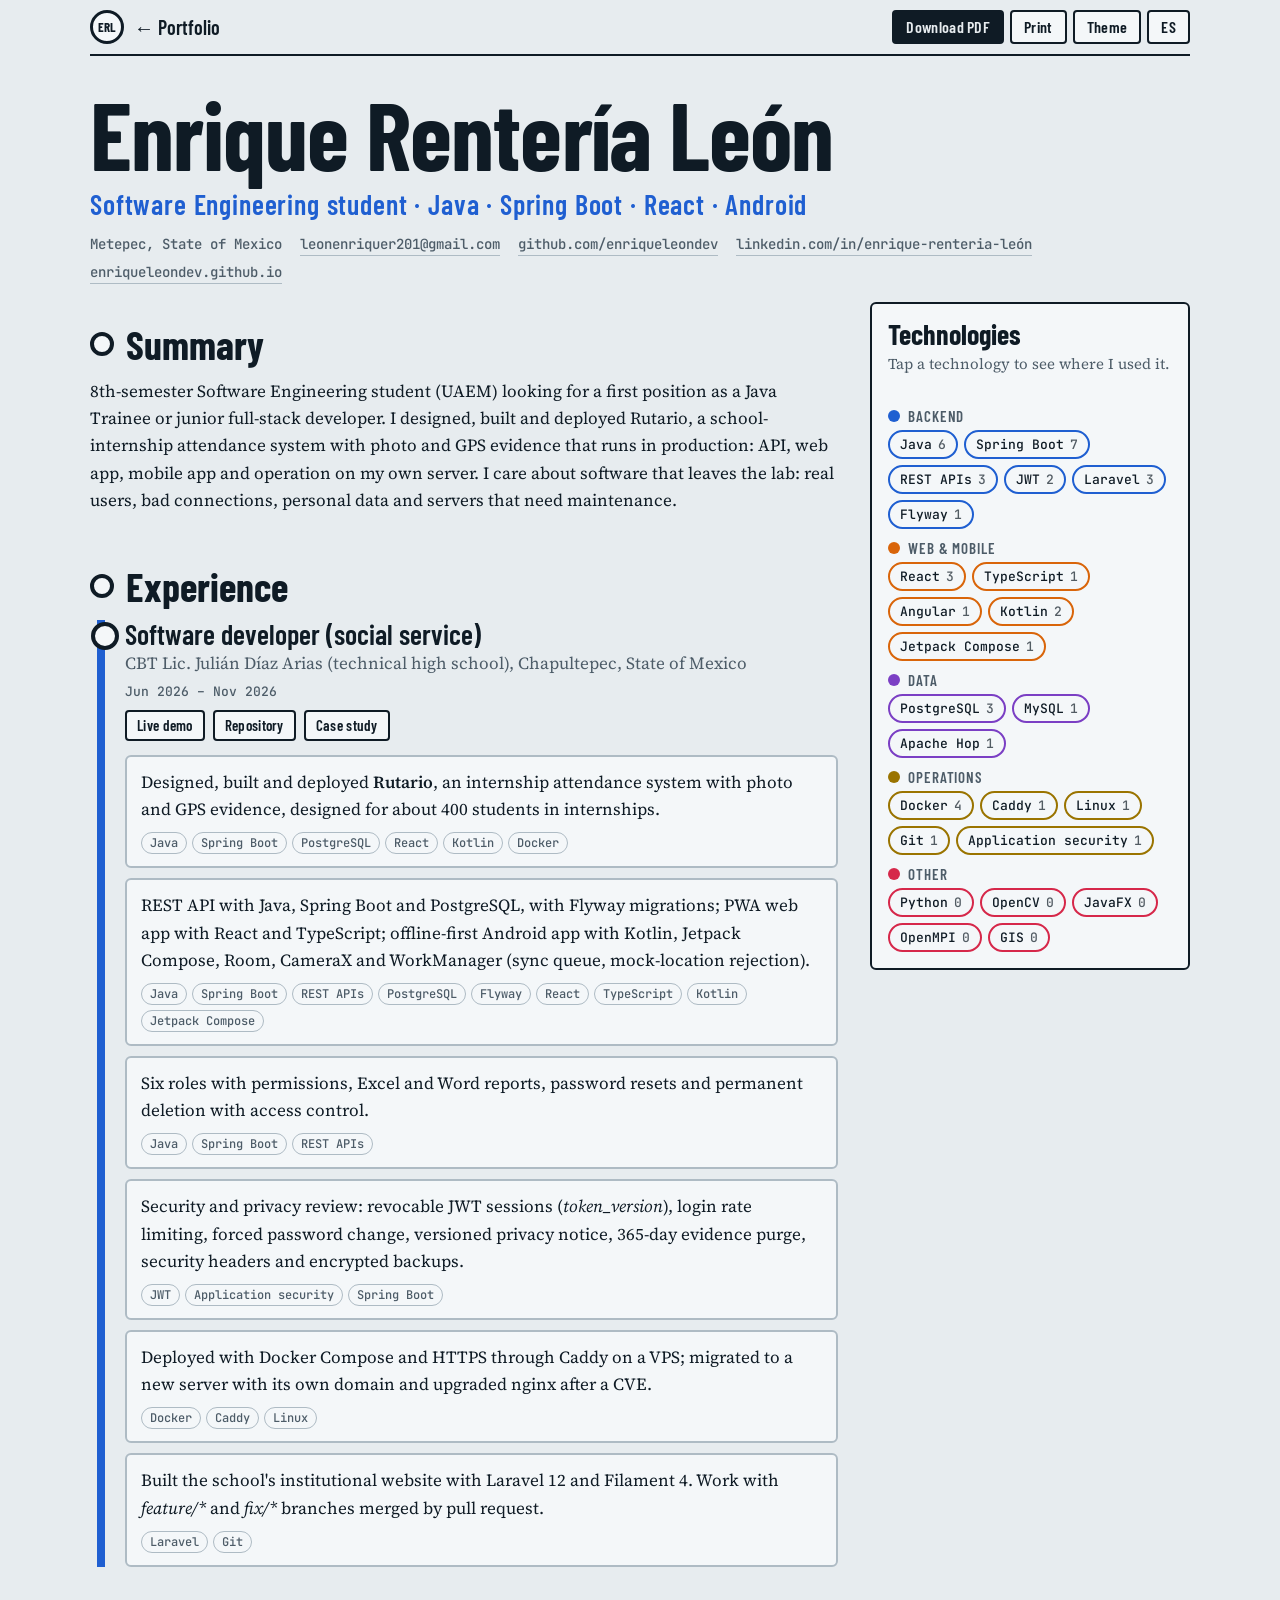
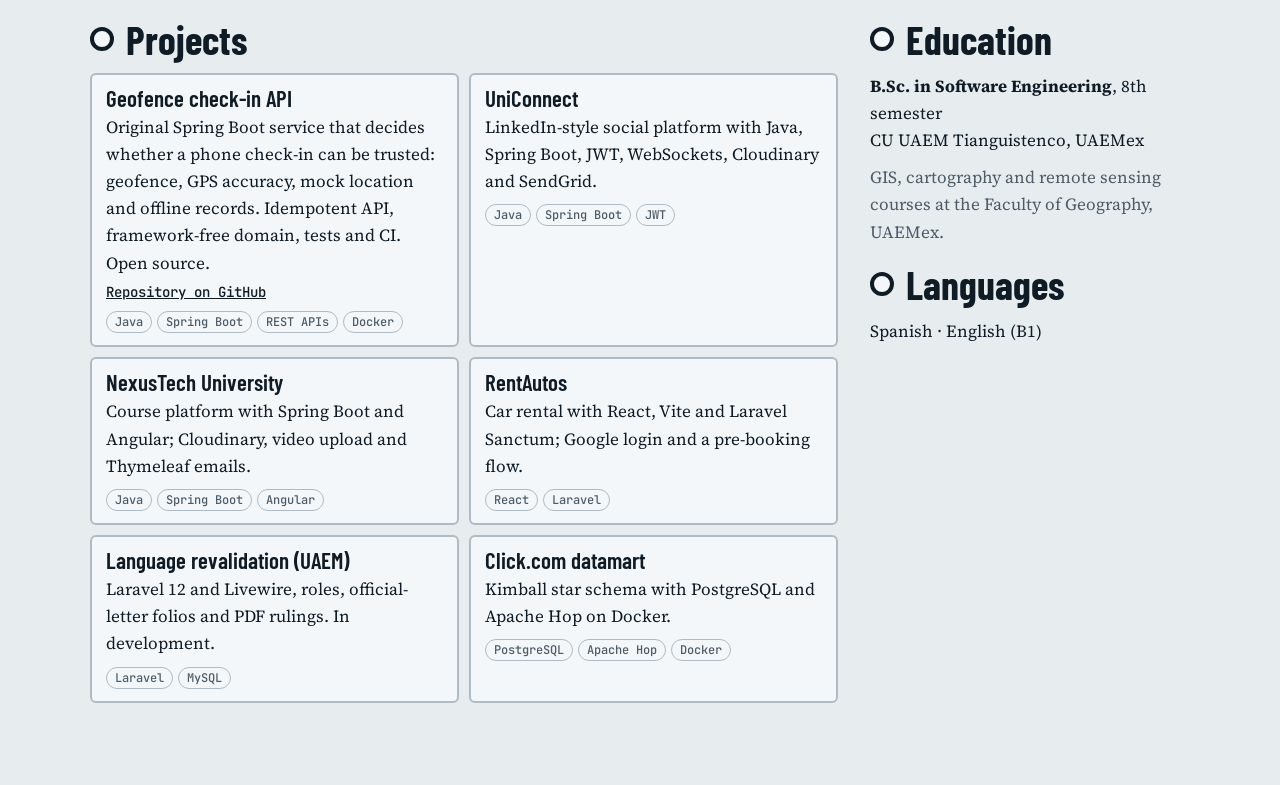
==== cv/index.html @ 3f8bb2bf "CV interactivo (/cv/), enlaces desde el portafolio y repo Java en los PDF Co-Authored-By: Claude Son" ====
<!doctype html>
<html lang="es">
<head>
<meta charset="utf-8">
<meta name="viewport" content="width=device-width,initial-scale=1,viewport-fit=cover">
<title>Enrique Rentería León – CV interactivo</title>
<meta name="description" content="CV interactivo de Enrique Rentería León, Ingeniero de Software: Java, Spring Boot, React y Android. Filtra por tecnología y descarga el PDF.">
<link rel="canonical" href="https://enriqueleondev.github.io/cv/">
<meta name="theme-color" content="#E7ECEF" media="(prefers-color-scheme: light)">
<meta name="theme-color" content="#0B131A" media="(prefers-color-scheme: dark)">
<meta property="og:type" content="profile">
<meta property="og:title" content="Enrique Rentería León – CV interactivo">
<meta property="og:description" content="Java · Spring Boot · React · Android. Rutario en producción. Filtra por tecnología y descarga el PDF.">
<meta property="og:url" content="https://enriqueleondev.github.io/cv/">
<meta property="og:site_name" content="Enrique Rentería León">
<meta property="og:locale" content="es_MX">
<meta property="og:image" content="https://enriqueleondev.github.io/og.png">
<meta property="og:image:width" content="1200">
<meta property="og:image:height" content="630">
<meta name="twitter:card" content="summary_large_image">
<link rel="icon" href="data:image/svg+xml,%3Csvg xmlns=%27http://www.w3.org/2000/svg%27 viewBox=%270 0 32 32%27%3E%3Ccircle cx=%2716%27 cy=%2716%27 r=%2711%27 fill=%27%23F4F7F9%27 stroke=%27%230F1B25%27 stroke-width=%275%27/%3E%3C/svg%3E">
<link rel="preconnect" href="https://fonts.googleapis.com">
<link rel="preconnect" href="https://fonts.gstatic.com" crossorigin>
<link href="https://fonts.googleapis.com/css2?family=Barlow+Condensed:wght@500;600;700&family=JetBrains+Mono:wght@400;500&family=Source+Serif+4:ital,opsz,wght@0,8..60,400;0,8..60,600;1,8..60,400&display=swap" rel="stylesheet">
<style>
:root{
  color-scheme:light;
  --bg:#E7ECEF; --surface:#F4F7F9; --ink:#0F1B25; --muted:#4D5C68; --rule:#AEBBC4; --focus:#1F5FD1;
  --l-web:#1F5FD1; --l-desk:#D9650A; --l-emb:#12804D; --l-data:#7B3FC4; --l-ai:#D6284A; --l-infra:#9A7400;
  --display:'Barlow Condensed','Arial Narrow',Arial,sans-serif;
  --serif:'Source Serif 4',Georgia,'Times New Roman',serif;
  --mono:'JetBrains Mono',ui-monospace,Menlo,Consolas,monospace;
}
@media (prefers-color-scheme: dark){
  :root:not([data-theme="light"]){
    --bg:#0B131A; --surface:#121D27; --ink:#E4ECF1; --muted:#90A2B0; --rule:#2B3B49; --focus:#7FB0FF;
    --l-web:#5B9BFF; --l-desk:#FF9A3C; --l-emb:#3DD68C; --l-data:#B48CFF; --l-ai:#FF6B87; --l-infra:#F2C94C;
    color-scheme:dark;
  }
}
:root[data-theme="dark"]{
  --bg:#0B131A; --surface:#121D27; --ink:#E4ECF1; --muted:#90A2B0; --rule:#2B3B49; --focus:#7FB0FF;
  --l-web:#5B9BFF; --l-desk:#FF9A3C; --l-emb:#3DD68C; --l-data:#B48CFF; --l-ai:#FF6B87; --l-infra:#F2C94C;
  color-scheme:dark;
}
*{box-sizing:border-box}
html{scroll-behavior:smooth}
@media (prefers-reduced-motion:reduce){html{scroll-behavior:auto}*{transition:none!important;animation:none!important}}
body{margin:0;background:var(--bg);color:var(--ink);font:17px/1.6 var(--serif);
  padding-left:max(16px,env(safe-area-inset-left,0px));padding-right:max(16px,env(safe-area-inset-right,0px))}
.wrap{max-width:1100px;margin:0 auto}
a{color:inherit}
:focus-visible{outline:3px solid var(--focus);outline-offset:2px}
button{font:inherit;color:inherit}
h1,h2,h3{font-family:var(--display);line-height:1;margin:0;text-wrap:balance}
p{margin:0}
.skip{position:absolute;left:-999px} .skip:focus{left:8px;top:8px;background:var(--surface);padding:8px 12px;z-index:20;border:2px solid var(--ink)}

.top{position:sticky;top:0;z-index:9;background:var(--bg);border-bottom:2px solid var(--ink);
  display:flex;align-items:center;justify-content:space-between;gap:10px;padding:10px 0;flex-wrap:wrap}
.brand{display:flex;align-items:center;gap:10px;font:600 20px/1 var(--display);text-decoration:none}
.roundel{width:34px;height:34px;border-radius:50%;border:3px solid var(--ink);display:grid;place-items:center;font:700 13px/1 var(--display);background:var(--surface)}
.acts{display:flex;gap:6px;flex-wrap:wrap;align-items:center}
.btn{border:2px solid var(--ink);background:var(--surface);padding:7px 12px;border-radius:4px;cursor:pointer;font:600 16px/1 var(--display);letter-spacing:.02em;text-decoration:none;display:inline-block}
.btn:hover{background:var(--ink);color:var(--bg)}
.btn.primary{background:var(--ink);color:var(--bg)}
.btn.primary:hover{background:var(--focus);border-color:var(--focus);color:#fff}

.id{padding-block:34px 18px;display:grid;gap:12px}
.id h1{font-weight:700;font-size:clamp(46px,9vw,96px);letter-spacing:-.01em;line-height:.9}
.id .role{font:600 clamp(20px,3vw,28px)/1.2 var(--display);letter-spacing:.03em;color:var(--l-web)}
.contact{display:flex;flex-wrap:wrap;gap:6px 18px;font:500 14px/1.5 var(--mono);color:var(--muted)}
.contact a{text-decoration:none;border-bottom:1px solid var(--rule)} .contact a:hover{color:var(--ink);border-color:var(--ink)}
.contact button{all:unset;cursor:pointer;border-bottom:1px solid var(--rule)} .contact button:hover{color:var(--ink)}

.cols{display:grid;gap:8px 32px;grid-template-columns:minmax(0,1fr);padding-bottom:60px}
@media (min-width:900px){
  .cols{grid-template-columns:minmax(0,1fr) 320px;grid-template-areas:"res skl" "exp skl" "pro edu"}
  #resumen{grid-area:res} #skl{grid-area:skl;position:sticky;top:64px;align-self:start}
  #experiencia{grid-area:exp} #proyectos{grid-area:pro} #edu{grid-area:edu}
}
section{padding-block:22px}
.sec-h{display:flex;align-items:center;gap:12px;margin-bottom:14px}
.sec-h h2{font-size:clamp(28px,4vw,40px);font-weight:700}
.sec-h::before{content:"";width:16px;height:16px;border-radius:50%;border:4px solid var(--ink);background:var(--surface);flex:none}

/* experiencia como línea */
.job{border-left:8px solid var(--l-web);padding-left:20px;margin-left:7px;position:relative}
.job::before{content:"";position:absolute;left:-14px;top:2px;width:20px;height:20px;border-radius:50%;background:var(--surface);border:4px solid var(--ink)}
.job h3{font-size:28px;font-weight:600}
.job .org{color:var(--muted);margin-top:2px}
.job .when{font:500 13px/1 var(--mono);color:var(--muted);margin-top:8px}
.jlinks{display:flex;flex-wrap:wrap;gap:8px;margin:12px 0 4px}
.jlinks a{font:600 15px/1 var(--display);letter-spacing:.02em;border:2px solid var(--ink);border-radius:4px;padding:6px 10px;text-decoration:none;background:var(--surface)}
.jlinks a:hover{background:var(--ink);color:var(--bg)}
ul.list{list-style:none;margin:14px 0 0;padding:0;display:grid;gap:10px}
.item{border:2px solid var(--rule);background:var(--surface);border-radius:6px;padding:12px 14px;transition:opacity .2s,border-color .2s}
.item p b{font-weight:600}
.item h3{font-size:23px;font-weight:600;margin-bottom:4px}
.plk{margin-top:6px;font:500 14px/1.4 var(--mono)}
.kts{display:flex;flex-wrap:wrap;gap:5px;margin-top:9px}
.kt{font:500 12px/1 var(--mono);border:1px solid var(--rule);background:transparent;border-radius:999px;padding:4px 8px;cursor:pointer;color:var(--muted)}
.kt:hover{border-color:var(--ink);color:var(--ink)}
.kt[aria-pressed="true"]{background:var(--ink);border-color:var(--ink);color:var(--bg)}
body.filtering .item{opacity:.3}
body.filtering .item.hit{opacity:1;border-color:var(--ink);box-shadow:4px 4px 0 var(--ink)}
.projs{display:grid;gap:10px;grid-template-columns:1fr;list-style:none;margin:0;padding:0}
@media (min-width:620px){.projs{grid-template-columns:1fr 1fr}}

/* panel de tecnologías */
.panel{border:2px solid var(--ink);background:var(--surface);border-radius:6px;padding:16px}
.panel > h2{font-size:28px;font-weight:700;margin-bottom:4px}
.hint{color:var(--muted);font-size:15px;margin-bottom:12px;min-height:3em}
.hint button{all:unset;cursor:pointer;text-decoration:underline;margin-left:6px;font-weight:600}
.grp{margin-top:12px}
.grp h3{font:600 15px/1 var(--display);letter-spacing:.06em;text-transform:uppercase;display:flex;align-items:center;gap:8px;margin-bottom:6px;color:var(--muted)}
.grp h3::before{content:"";width:12px;height:12px;border-radius:50%;background:var(--c)}
.sks{display:flex;flex-wrap:wrap;gap:6px}
.sk{display:inline-flex;align-items:center;gap:6px;font:500 13px/1 var(--mono);border:2px solid var(--c);background:transparent;border-radius:999px;padding:6px 10px;cursor:pointer}
.sk:hover{background:color-mix(in srgb,var(--c) 18%,transparent)}
.sk[aria-pressed="true"]{background:var(--c);color:var(--bg)}
.sk .n{font-weight:500;opacity:.7}
.edu p{margin-bottom:10px}
.edu .mut{color:var(--muted)}
.dl{display:grid;gap:8px;margin-top:6px}
.toast{position:fixed;left:50%;bottom:24px;transform:translateX(-50%);background:var(--ink);color:var(--bg);padding:10px 16px;border-radius:4px;font:500 14px/1 var(--mono);opacity:0;pointer-events:none;transition:opacity .2s}
.toast.on{opacity:1}

@media print{
  @page{margin:14mm}
  :root,:root[data-theme="dark"]{--bg:#fff;--surface:#fff;--ink:#000;--muted:#333;--rule:#bbb;color-scheme:light}
  body{font-size:10.5pt;line-height:1.4}
  .top,.hint,.kts,.jlinks,.dl,.acts,.toast{display:none!important}
  .cols{display:block} #skl{position:static}
  .panel{border:0;padding:0}
  .sk{border:0;padding:0 8px 0 0;font-size:9.5pt} .sk .n{display:none}
  .item{break-inside:avoid;border:0;border-bottom:1px solid #ccc;border-radius:0;padding:6px 0}
  body.filtering .item{opacity:1}
  .projs{display:block}
}
</style>
</head>
<body>
<a class="skip" href="#main" data-en="Skip to content">Saltar al contenido</a>
<div class="wrap">
<header class="top">
  <a class="brand" href="../"><span class="roundel" aria-hidden="true">ERL</span><span data-en="← Portfolio">← Portafolio</span></a>
  <div class="acts">
    <a class="btn primary" id="pdf" download href="Enrique-Renteria-Leon-CV-ES.pdf" data-es="Enrique-Renteria-Leon-CV-ES.pdf" data-enh="Enrique-Renteria-Leon-CV-EN.pdf" data-en="Download PDF">Descargar PDF</a>
    <button class="btn" type="button" id="print" data-en="Print">Imprimir</button>
    <button class="btn" type="button" id="theme" data-en="Theme">Tema</button>
    <button class="btn" type="button" id="lang" aria-label="Idioma">EN</button>
  </div>
</header>

<main id="main">
<div class="id">
  <h1>Enrique Rentería León</h1>
  <div class="role" data-en="Software Engineering student · Java · Spring Boot · React · Android">Ingeniero de Software · Java · Spring Boot · React · Android</div>
  <div class="contact">
    <span data-en="Metepec, State of Mexico">Metepec, Estado de México</span>
    <button type="button" id="mail" data-mail="leonenriquer201@gmail.com">leonenriquer201@gmail.com</button>
    <a href="https://github.com/enriqueleondev" target="_blank" rel="noopener">github.com/enriqueleondev</a>
    <a href="https://www.linkedin.com/in/enrique-renteria-le%C3%B3n-71ba393b5" target="_blank" rel="noopener">linkedin.com/in/enrique-renteria-león</a>
    <a href="../">enriqueleondev.github.io</a>
  </div>
</div>

<div class="cols">
<section id="resumen">
  <div class="sec-h"><h2 data-en="Summary">Perfil</h2></div>
  <p data-en="8th-semester Software Engineering student (UAEM) looking for a first position as a Java Trainee or junior full-stack developer. I designed, built and deployed Rutario, a school-internship attendance system with photo and GPS evidence that runs in production: API, web app, mobile app and operation on my own server. I care about software that leaves the lab: real users, bad connections, personal data and servers that need maintenance.">Estudiante de 8.º semestre de Ingeniería en Software (UAEM) en busca de su primera posición como Java Trainee o desarrollador full-stack junior. Diseñé, construí y desplegué Rutario, un sistema de control de prácticas escolares con foto y GPS que está en producción: API, webapp, app móvil y operación en servidor propio. Me interesa el software que sale del laboratorio: usuarios reales, conexiones malas, datos personales y servidores que hay que mantener.</p>
</section>

<aside id="skl" class="panel" aria-label="Tecnologías" data-en-label="Technologies">
  <h2 data-en="Technologies">Tecnologías</h2>
  <p class="hint" id="hint" aria-live="polite"></p>
  <div class="grp" style="--c:var(--l-web)"><h3 data-en="Backend">Backend</h3><div class="sks"><button type="button" class="sk" data-k="java" aria-pressed="false"><span data-en="Java">Java</span><b class="n" aria-hidden="true"></b></button><button type="button" class="sk" data-k="spring" aria-pressed="false"><span data-en="Spring Boot">Spring Boot</span><b class="n" aria-hidden="true"></b></button><button type="button" class="sk" data-k="rest" aria-pressed="false"><span data-en="REST APIs">API REST</span><b class="n" aria-hidden="true"></b></button><button type="button" class="sk" data-k="jwt" aria-pressed="false"><span data-en="JWT">JWT</span><b class="n" aria-hidden="true"></b></button><button type="button" class="sk" data-k="laravel" aria-pressed="false"><span data-en="Laravel">Laravel</span><b class="n" aria-hidden="true"></b></button><button type="button" class="sk" data-k="flyway" aria-pressed="false"><span data-en="Flyway">Flyway</span><b class="n" aria-hidden="true"></b></button></div></div><div class="grp" style="--c:var(--l-desk)"><h3 data-en="Web &amp; mobile">Web y móvil</h3><div class="sks"><button type="button" class="sk" data-k="react" aria-pressed="false"><span data-en="React">React</span><b class="n" aria-hidden="true"></b></button><button type="button" class="sk" data-k="ts" aria-pressed="false"><span data-en="TypeScript">TypeScript</span><b class="n" aria-hidden="true"></b></button><button type="button" class="sk" data-k="angular" aria-pressed="false"><span data-en="Angular">Angular</span><b class="n" aria-hidden="true"></b></button><button type="button" class="sk" data-k="kotlin" aria-pressed="false"><span data-en="Kotlin">Kotlin</span><b class="n" aria-hidden="true"></b></button><button type="button" class="sk" data-k="compose" aria-pressed="false"><span data-en="Jetpack Compose">Jetpack Compose</span><b class="n" aria-hidden="true"></b></button></div></div><div class="grp" style="--c:var(--l-data)"><h3 data-en="Data">Datos</h3><div class="sks"><button type="button" class="sk" data-k="postgres" aria-pressed="false"><span data-en="PostgreSQL">PostgreSQL</span><b class="n" aria-hidden="true"></b></button><button type="button" class="sk" data-k="mysql" aria-pressed="false"><span data-en="MySQL">MySQL</span><b class="n" aria-hidden="true"></b></button><button type="button" class="sk" data-k="hop" aria-pressed="false"><span data-en="Apache Hop">Apache Hop</span><b class="n" aria-hidden="true"></b></button></div></div><div class="grp" style="--c:var(--l-infra)"><h3 data-en="Operations">Operación</h3><div class="sks"><button type="button" class="sk" data-k="docker" aria-pressed="false"><span data-en="Docker">Docker</span><b class="n" aria-hidden="true"></b></button><button type="button" class="sk" data-k="caddy" aria-pressed="false"><span data-en="Caddy">Caddy</span><b class="n" aria-hidden="true"></b></button><button type="button" class="sk" data-k="linux" aria-pressed="false"><span data-en="Linux">Linux</span><b class="n" aria-hidden="true"></b></button><button type="button" class="sk" data-k="git" aria-pressed="false"><span data-en="Git">Git</span><b class="n" aria-hidden="true"></b></button><button type="button" class="sk" data-k="appsec" aria-pressed="false"><span data-en="Application security">Seguridad de aplicaciones</span><b class="n" aria-hidden="true"></b></button></div></div><div class="grp" style="--c:var(--l-ai)"><h3 data-en="Other">Otros</h3><div class="sks"><button type="button" class="sk" data-k="python" aria-pressed="false"><span data-en="Python">Python</span><b class="n" aria-hidden="true"></b></button><button type="button" class="sk" data-k="opencv" aria-pressed="false"><span data-en="OpenCV">OpenCV</span><b class="n" aria-hidden="true"></b></button><button type="button" class="sk" data-k="javafx" aria-pressed="false"><span data-en="JavaFX">JavaFX</span><b class="n" aria-hidden="true"></b></button><button type="button" class="sk" data-k="mpi" aria-pressed="false"><span data-en="OpenMPI">OpenMPI</span><b class="n" aria-hidden="true"></b></button><button type="button" class="sk" data-k="sig" aria-pressed="false"><span data-en="GIS">SIG</span><b class="n" aria-hidden="true"></b></button></div></div>
</aside>

<section id="experiencia">
  <div class="sec-h"><h2 data-en="Experience">Experiencia</h2></div>
  <div class="job">
    <h3 data-en="Software developer (social service)">Desarrollador de software (servicio social)</h3>
    <p class="org" data-en="CBT Lic. Julián Díaz Arias (technical high school), Chapultepec, State of Mexico">CBT Lic. Julián Díaz Arias, Chapultepec, Estado de México</p>
    <p class="when" data-en="Jun 2026 – Nov 2026">jun 2026 – nov 2026</p>
    <div class="jlinks">
      <a href="https://enriqueleondev.github.io/rutario/" target="_blank" rel="noopener" data-en="Live demo">Demo en vivo</a>
      <a href="https://github.com/enriqueleondev/rutario" target="_blank" rel="noopener" data-en="Repository">Repositorio</a>
      <a href="../#caso" data-en="Case study">Caso de estudio</a>
    </div>
    <ul class="list"><li class="item" data-keys="java spring postgres react kotlin docker"><p data-en="Designed, built and deployed &lt;b&gt;Rutario&lt;/b&gt;, an internship attendance system with photo and GPS evidence, designed for about 400 students in internships.">Diseñé, desarrollé y desplegué <b>Rutario</b>, sistema de control de prácticas con evidencia por foto y GPS, pensado para unos 400 alumnos en prácticas.</p><div class="kts"><button type="button" class="kt" data-k="java" aria-pressed="false"><span data-en="Java">Java</span></button><button type="button" class="kt" data-k="spring" aria-pressed="false"><span data-en="Spring Boot">Spring Boot</span></button><button type="button" class="kt" data-k="postgres" aria-pressed="false"><span data-en="PostgreSQL">PostgreSQL</span></button><button type="button" class="kt" data-k="react" aria-pressed="false"><span data-en="React">React</span></button><button type="button" class="kt" data-k="kotlin" aria-pressed="false"><span data-en="Kotlin">Kotlin</span></button><button type="button" class="kt" data-k="docker" aria-pressed="false"><span data-en="Docker">Docker</span></button></div></li><li class="item" data-keys="java spring rest postgres flyway react ts kotlin compose"><p data-en="REST API with Java, Spring Boot and PostgreSQL, with Flyway migrations; PWA web app with React and TypeScript; offline-first Android app with Kotlin, Jetpack Compose, Room, CameraX and WorkManager (sync queue, mock-location rejection).">API REST con Java, Spring Boot y PostgreSQL, con migraciones Flyway; webapp PWA con React y TypeScript; app Android offline-first con Kotlin, Jetpack Compose, Room, CameraX y WorkManager (cola de sincronización, rechazo de ubicación simulada).</p><div class="kts"><button type="button" class="kt" data-k="java" aria-pressed="false"><span data-en="Java">Java</span></button><button type="button" class="kt" data-k="spring" aria-pressed="false"><span data-en="Spring Boot">Spring Boot</span></button><button type="button" class="kt" data-k="rest" aria-pressed="false"><span data-en="REST APIs">API REST</span></button><button type="button" class="kt" data-k="postgres" aria-pressed="false"><span data-en="PostgreSQL">PostgreSQL</span></button><button type="button" class="kt" data-k="flyway" aria-pressed="false"><span data-en="Flyway">Flyway</span></button><button type="button" class="kt" data-k="react" aria-pressed="false"><span data-en="React">React</span></button><button type="button" class="kt" data-k="ts" aria-pressed="false"><span data-en="TypeScript">TypeScript</span></button><button type="button" class="kt" data-k="kotlin" aria-pressed="false"><span data-en="Kotlin">Kotlin</span></button><button type="button" class="kt" data-k="compose" aria-pressed="false"><span data-en="Jetpack Compose">Jetpack Compose</span></button></div></li><li class="item" data-keys="java spring rest"><p data-en="Six roles with permissions, Excel and Word reports, password resets and permanent deletion with access control.">Seis roles con permisos, reportes en Excel y Word, restablecimiento de contraseñas y borrado definitivo con control de acceso.</p><div class="kts"><button type="button" class="kt" data-k="java" aria-pressed="false"><span data-en="Java">Java</span></button><button type="button" class="kt" data-k="spring" aria-pressed="false"><span data-en="Spring Boot">Spring Boot</span></button><button type="button" class="kt" data-k="rest" aria-pressed="false"><span data-en="REST APIs">API REST</span></button></div></li><li class="item" data-keys="jwt appsec spring"><p data-en="Security and privacy review: revocable JWT sessions (&lt;i&gt;token_version&lt;/i&gt;), login rate limiting, forced password change, versioned privacy notice, 365-day evidence purge, security headers and encrypted backups.">Revisión de seguridad y privacidad: sesiones revocables con JWT (<i>token_version</i>), límite de intentos, cambio obligatorio de contraseña, aviso de privacidad versionado, purga de evidencia a 365 días, cabeceras de seguridad y respaldos cifrados.</p><div class="kts"><button type="button" class="kt" data-k="jwt" aria-pressed="false"><span data-en="JWT">JWT</span></button><button type="button" class="kt" data-k="appsec" aria-pressed="false"><span data-en="Application security">Seguridad de aplicaciones</span></button><button type="button" class="kt" data-k="spring" aria-pressed="false"><span data-en="Spring Boot">Spring Boot</span></button></div></li><li class="item" data-keys="docker caddy linux"><p data-en="Deployed with Docker Compose and HTTPS through Caddy on a VPS; migrated to a new server with its own domain and upgraded nginx after a CVE.">Despliegue con Docker Compose y HTTPS con Caddy en un VPS; migración a un servidor nuevo con dominio propio y actualización de nginx por un CVE.</p><div class="kts"><button type="button" class="kt" data-k="docker" aria-pressed="false"><span data-en="Docker">Docker</span></button><button type="button" class="kt" data-k="caddy" aria-pressed="false"><span data-en="Caddy">Caddy</span></button><button type="button" class="kt" data-k="linux" aria-pressed="false"><span data-en="Linux">Linux</span></button></div></li><li class="item" data-keys="laravel git"><p data-en="Built the school&#x27;s institutional website with Laravel 12 and Filament 4. Work with &lt;i&gt;feature/*&lt;/i&gt; and &lt;i&gt;fix/*&lt;/i&gt; branches merged by pull request.">Sitio institucional del plantel con Laravel 12 y Filament 4. Trabajo con ramas <i>feature/*</i> y <i>fix/*</i> integradas por pull request.</p><div class="kts"><button type="button" class="kt" data-k="laravel" aria-pressed="false"><span data-en="Laravel">Laravel</span></button><button type="button" class="kt" data-k="git" aria-pressed="false"><span data-en="Git">Git</span></button></div></li></ul>
  </div>
</section>

<section id="proyectos">
  <div class="sec-h"><h2 data-en="Projects">Proyectos</h2></div>
  <ul class="projs"><li class="item proj" data-keys="java spring rest docker"><h3 data-en="Geofence check-in API">API de check-in con geocerca</h3><p data-en="Original Spring Boot service that decides whether a phone check-in can be trusted: geofence, GPS accuracy, mock location and offline records. Idempotent API, framework-free domain, tests and CI. Open source.">Servicio original en Spring Boot que decide si un registro de asistencia desde el celular es confiable: geocerca, precisión del GPS, ubicación simulada y registros offline. API idempotente, dominio sin framework, pruebas y CI. Código abierto.</p><p class="plk"><a href="https://github.com/enriqueleondev/geofence-checkin-service" target="_blank" rel="noopener" data-en="Repository on GitHub">Repositorio en GitHub</a></p><div class="kts"><button type="button" class="kt" data-k="java" aria-pressed="false"><span data-en="Java">Java</span></button><button type="button" class="kt" data-k="spring" aria-pressed="false"><span data-en="Spring Boot">Spring Boot</span></button><button type="button" class="kt" data-k="rest" aria-pressed="false"><span data-en="REST APIs">API REST</span></button><button type="button" class="kt" data-k="docker" aria-pressed="false"><span data-en="Docker">Docker</span></button></div></li><li class="item proj" data-keys="java spring jwt"><h3 data-en="UniConnect">UniConnect</h3><p data-en="LinkedIn-style social platform with Java, Spring Boot, JWT, WebSockets, Cloudinary and SendGrid.">Red social estilo LinkedIn con Java, Spring Boot, JWT, WebSockets, Cloudinary y SendGrid.</p><div class="kts"><button type="button" class="kt" data-k="java" aria-pressed="false"><span data-en="Java">Java</span></button><button type="button" class="kt" data-k="spring" aria-pressed="false"><span data-en="Spring Boot">Spring Boot</span></button><button type="button" class="kt" data-k="jwt" aria-pressed="false"><span data-en="JWT">JWT</span></button></div></li><li class="item proj" data-keys="java spring angular"><h3 data-en="NexusTech University">NexusTech University</h3><p data-en="Course platform with Spring Boot and Angular; Cloudinary, video upload and Thymeleaf emails.">Plataforma de cursos con Spring Boot y Angular; Cloudinary, subida de video y correos con Thymeleaf.</p><div class="kts"><button type="button" class="kt" data-k="java" aria-pressed="false"><span data-en="Java">Java</span></button><button type="button" class="kt" data-k="spring" aria-pressed="false"><span data-en="Spring Boot">Spring Boot</span></button><button type="button" class="kt" data-k="angular" aria-pressed="false"><span data-en="Angular">Angular</span></button></div></li><li class="item proj" data-keys="react laravel"><h3 data-en="RentAutos">RentAutos</h3><p data-en="Car rental with React, Vite and Laravel Sanctum; Google login and a pre-booking flow.">Renta de autos con React, Vite y Laravel Sanctum; login con Google y flujo de prereserva.</p><div class="kts"><button type="button" class="kt" data-k="react" aria-pressed="false"><span data-en="React">React</span></button><button type="button" class="kt" data-k="laravel" aria-pressed="false"><span data-en="Laravel">Laravel</span></button></div></li><li class="item proj" data-keys="laravel mysql"><h3 data-en="Language revalidation (UAEM)">Revalidación de lenguas (UAEM)</h3><p data-en="Laravel 12 and Livewire, roles, official-letter folios and PDF rulings. In development.">Laravel 12 y Livewire, roles, folios de oficios y dictámenes en PDF. En desarrollo.</p><div class="kts"><button type="button" class="kt" data-k="laravel" aria-pressed="false"><span data-en="Laravel">Laravel</span></button><button type="button" class="kt" data-k="mysql" aria-pressed="false"><span data-en="MySQL">MySQL</span></button></div></li><li class="item proj" data-keys="postgres hop docker"><h3 data-en="Click.com datamart">Click.com datamart</h3><p data-en="Kimball star schema with PostgreSQL and Apache Hop on Docker.">Esquema estrella (Kimball) con PostgreSQL y Apache Hop en Docker.</p><div class="kts"><button type="button" class="kt" data-k="postgres" aria-pressed="false"><span data-en="PostgreSQL">PostgreSQL</span></button><button type="button" class="kt" data-k="hop" aria-pressed="false"><span data-en="Apache Hop">Apache Hop</span></button><button type="button" class="kt" data-k="docker" aria-pressed="false"><span data-en="Docker">Docker</span></button></div></li></ul>
</section>

<section id="edu" class="edu">
  <div class="sec-h"><h2 data-en="Education">Educación</h2></div>
  <p data-en="&lt;b&gt;B.Sc. in Software Engineering&lt;/b&gt;, 8th semester&lt;br&gt;CU UAEM Tianguistenco, UAEMex"><b>Ingeniería en Software</b>, 8.º semestre<br>CU UAEM Tianguistenco, UAEMex</p>
  <p class="mut" data-en="GIS, cartography and remote sensing courses at the Faculty of Geography, UAEMex.">Cursos de SIG, cartografía y teledetección en la Facultad de Geografía, UAEMex.</p>
  <div class="sec-h" style="margin-top:18px"><h2 data-en="Languages">Idiomas</h2></div>
  <p data-en="Spanish · English (B1)">Español · Inglés (B1)</p>
</section>
</div>
</main>
</div>
<div class="toast" id="toast" role="status"></div>

<script>
(function(){
'use strict';
var STR={"hint": ["Toca una tecnología para ver dónde la usé.", "Tap a technology to see where I used it."], "match": ["coincidencias con", "matches for"], "none": ["Sin coincidencias para", "No matches for"], "clear": ["Quitar filtro", "Clear filter"], "copied": ["Correo copiado", "Email copied"]};
var SK={"java": ["Java", "Java"], "spring": ["Spring Boot", "Spring Boot"], "rest": ["API REST", "REST APIs"], "jwt": ["JWT", "JWT"], "laravel": ["Laravel", "Laravel"], "flyway": ["Flyway", "Flyway"], "react": ["React", "React"], "ts": ["TypeScript", "TypeScript"], "angular": ["Angular", "Angular"], "kotlin": ["Kotlin", "Kotlin"], "compose": ["Jetpack Compose", "Jetpack Compose"], "postgres": ["PostgreSQL", "PostgreSQL"], "mysql": ["MySQL", "MySQL"], "hop": ["Apache Hop", "Apache Hop"], "docker": ["Docker", "Docker"], "caddy": ["Caddy", "Caddy"], "linux": ["Linux", "Linux"], "git": ["Git", "Git"], "appsec": ["Seguridad de aplicaciones", "Application security"], "python": ["Python", "Python"], "opencv": ["OpenCV", "OpenCV"], "javafx": ["JavaFX", "JavaFX"], "mpi": ["OpenMPI", "OpenMPI"], "sig": ["SIG", "GIS"]};
var lang='es', active=null;
function store(k,v){try{localStorage.setItem(k,v)}catch(e){}}
function load(k){try{return localStorage.getItem(k)}catch(e){return null}}
function $(s,r){return (r||document).querySelector(s)}
function $$(s,r){return Array.prototype.slice.call((r||document).querySelectorAll(s))}
function t(k){return STR[k][lang==='en'?1:0]}

/* idioma */
function applyLang(l){
  lang=l; document.documentElement.lang=l;
  $$('[data-en]').forEach(function(el){
    if(el.dataset.es===undefined) el.dataset.es=el.innerHTML;
    el.innerHTML = l==='en' ? el.dataset.en : el.dataset.es;
  });
  $$('[data-en-label]').forEach(function(el){
    if(el.dataset.esLabel===undefined) el.dataset.esLabel=el.getAttribute('aria-label')||'';
    el.setAttribute('aria-label', l==='en'?el.dataset.enLabel:el.dataset.esLabel);
  });
  var pdf=$('#pdf'); pdf.setAttribute('href', l==='en'?pdf.dataset.enh:'Enrique-Renteria-Leon-CV-ES.pdf');
  $('#lang').textContent = l==='en'?'ES':'EN';
  document.title = l==='en' ? 'Enrique Rentería León – Interactive résumé' : 'Enrique Rentería León – CV interactivo';
  renderHint();
}
/* el atributo data-es del PDF no es contenido: evitarlo en el barrido */
$('#pdf').removeAttribute('data-es');

/* tema */
function effectiveDark(){var th=document.documentElement.dataset.theme; return th? th==='dark' : matchMedia('(prefers-color-scheme: dark)').matches}
$('#theme').addEventListener('click',function(){var v=effectiveDark()?'light':'dark'; document.documentElement.dataset.theme=v; store('erl-theme',v)});

/* filtro por tecnología */
function setActive(k){
  active = (active===k) ? null : k;
  if(!SK[active]) active=null;
  sync(); 
  try{history.replaceState(null,'',active?'#k='+active:location.pathname+location.search)}catch(e){}
}
function sync(){
  document.body.classList.toggle('filtering',!!active);
  $$('.sk,.kt').forEach(function(b){b.setAttribute('aria-pressed', String(b.dataset.k===active))});
  var hits=0;
  $$('.item').forEach(function(it){
    var h=!!active && it.dataset.keys.split(' ').indexOf(active)>-1;
    it.classList.toggle('hit',h); if(h) hits++;
  });
  renderHint(hits);
}
function renderHint(h){
  var el=$('#hint');
  if(h===undefined) h=$$('.item.hit').length;
  if(!active){ el.textContent=t('hint'); return; }
  var name=SK[active][lang==='en'?1:0];
  el.innerHTML='';
  el.appendChild(document.createTextNode(h? (h+' '+t('match')+' '+name) : (t('none')+' '+name)));
  var b=document.createElement('button'); b.type='button'; b.textContent=t('clear'); b.onclick=function(){setActive(active)};
  el.appendChild(b);
}
/* conteo por tecnología */
$$('.sk').forEach(function(b){
  var n=$$('.item').filter(function(it){return it.dataset.keys.split(' ').indexOf(b.dataset.k)>-1}).length;
  $('.n',b).textContent=n;
});
document.addEventListener('click',function(e){
  var b=e.target.closest&&e.target.closest('.sk,.kt'); if(b) setActive(b.dataset.k);
});
document.addEventListener('keydown',function(e){ if(e.key==='Escape'&&active) setActive(active); });

/* correo e imprimir */
function toast(m){var el=$('#toast'); el.textContent=m; el.classList.add('on'); setTimeout(function(){el.classList.remove('on')},1600)}
$('#mail').addEventListener('click',function(){
  var m=this.dataset.mail;
  if(navigator.clipboard&&navigator.clipboard.writeText){navigator.clipboard.writeText(m).then(function(){toast(t('copied'))},function(){location.href='mailto:'+m})}
  else location.href='mailto:'+m;
});
$('#print').addEventListener('click',function(){window.print()});
$('#lang').addEventListener('click',function(){var l=lang==='en'?'es':'en'; store('erl-lang',l); applyLang(l)});

/* arranque */
try{var th=load('erl-theme'); if(th==='light'||th==='dark') document.documentElement.dataset.theme=th}catch(e){}
var sl=load('erl-lang');
var start = (sl==='en'||sl==='es') ? sl : ((navigator.language||'').toLowerCase().indexOf('en')===0?'en':'es');
applyLang(start);
var m=/^#k=([a-z0-9]+)$/.exec(location.hash); if(m&&SK[m[1]]){active=m[1]; sync()} else renderHint(0);
})();
</script>
</body>
</html>
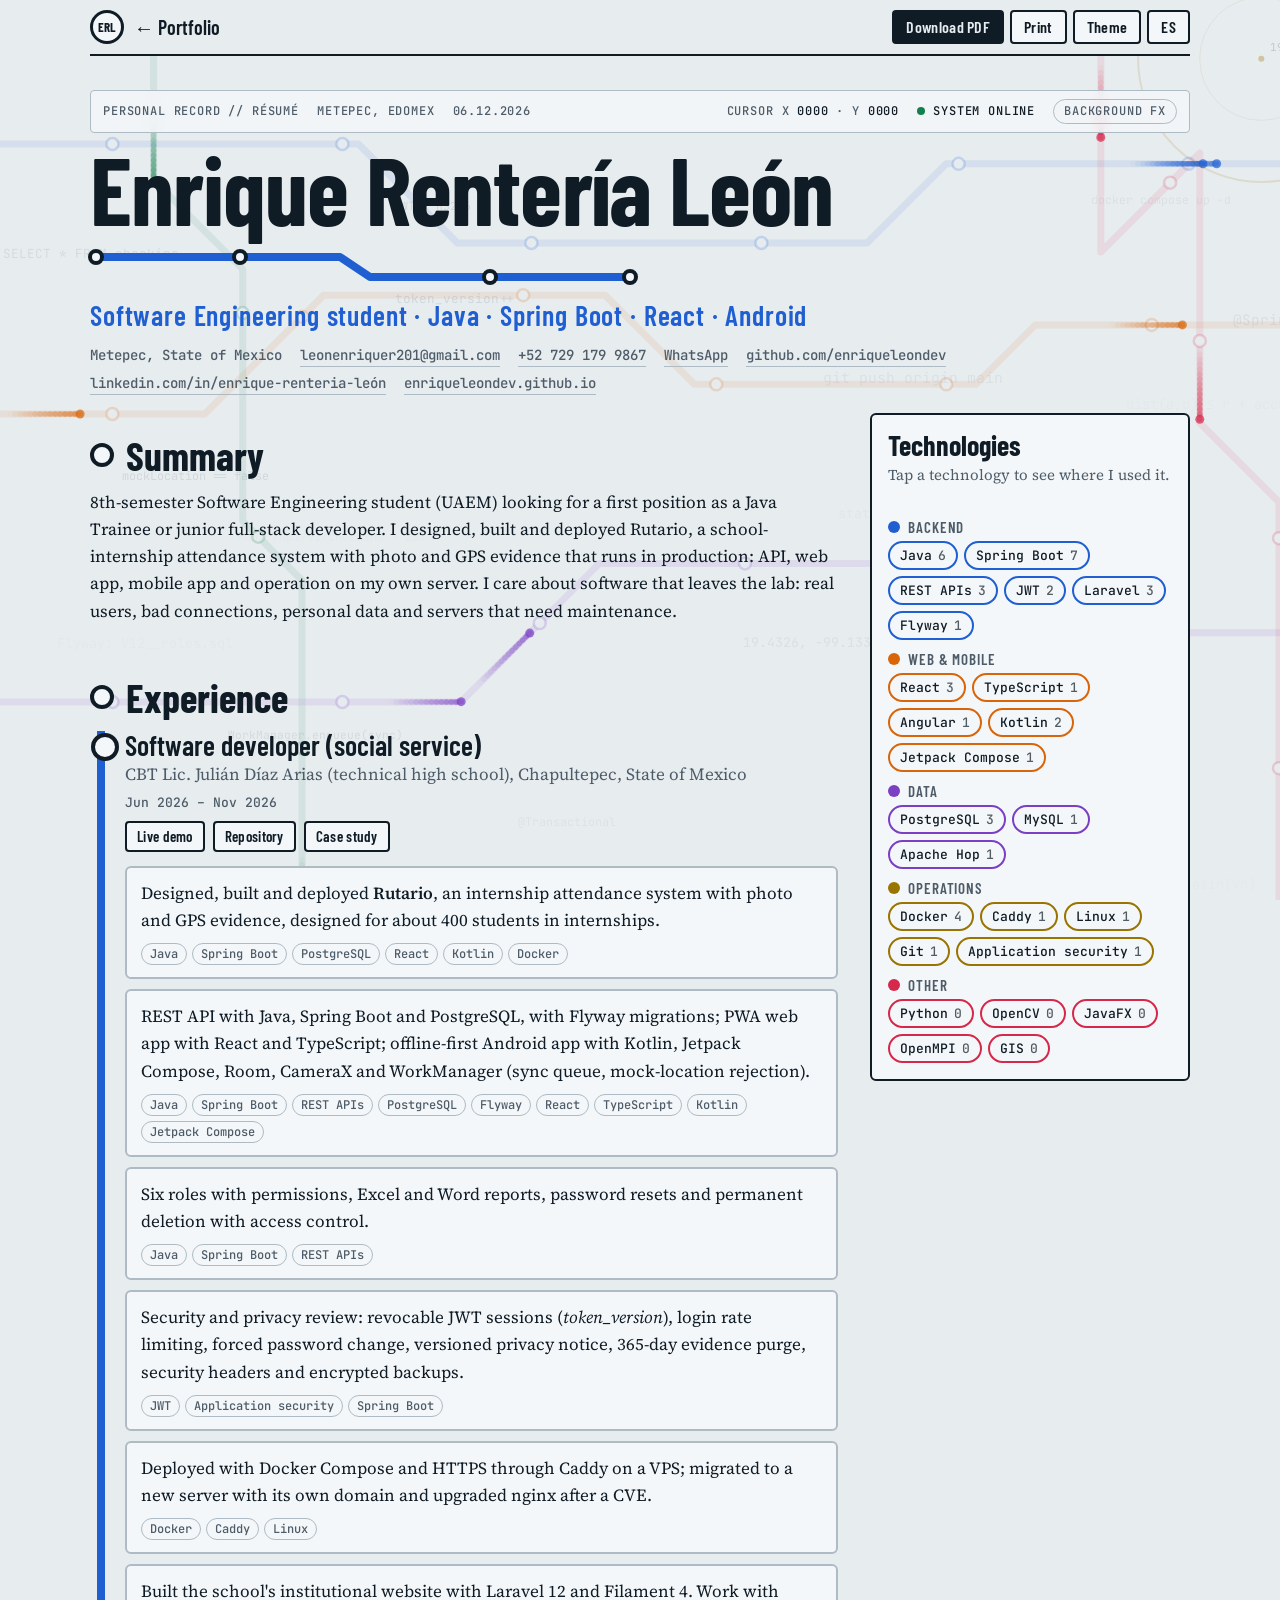
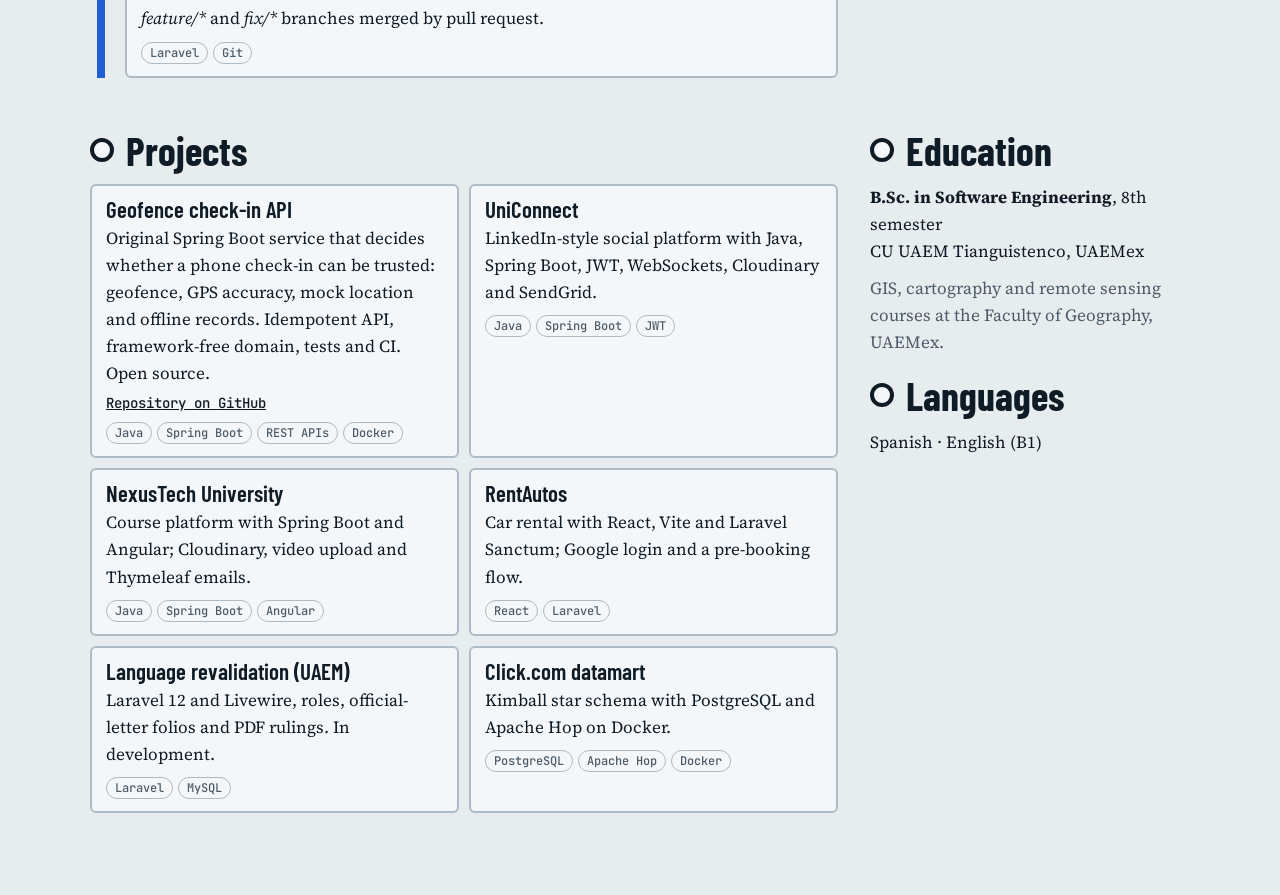
==== commit 517a22da: "Fondo animado, barra de estado, atajo Enter, teléfono y WhatsApp; CV interactivo con los mismos efec" ====
--- a/cv/index.html
+++ b/cv/index.html
@@ -14,7 +14,8 @@
 <meta property="og:url" content="https://enriqueleondev.github.io/cv/">
 <meta property="og:site_name" content="Enrique Rentería León">
 <meta property="og:locale" content="es_MX">
-<meta property="og:image" content="https://enriqueleondev.github.io/og.png">
+<meta property="og:locale:alternate" content="en_US">
+<meta property="og:image" content="https://enriqueleondev.github.io/og.png?v=2">
 <meta property="og:image:width" content="1200">
 <meta property="og:image:height" content="630">
 <meta name="twitter:card" content="summary_large_image">
@@ -139,6 +140,7 @@
   .projs{display:block}
 }
 </style>
+<link rel="stylesheet" href="../fx.css">
 </head>
 <body>
 <a class="skip" href="#main" data-en="Skip to content">Saltar al contenido</a>
@@ -155,11 +157,23 @@
 
 <main id="main">
 <div class="id">
+  <div class="hud" role="group" aria-label="Estado del sistema">
+    <span data-en="Personal record // Résumé">Registro personal // CV</span>
+    <span class="loc">Metepec, Edomex</span>
+    <span data-hud-date></span>
+    <span class="sp"></span>
+    <span class="xy">Cursor X <b data-hud-x>0000</b> · Y <b data-hud-y>0000</b></span>
+    <span class="on" data-en="System online">Sistema en línea</span>
+    <button type="button" data-hud-bg aria-pressed="true" title="Fondo animado" data-en="Background FX">Fondo</button>
+  </div>
   <h1>Enrique Rentería León</h1>
+  <svg class="drawline" viewBox="0 0 560 44" aria-hidden="true"><path d="M6 14 H250 L280 34 H540"/><circle cx="6" cy="14" r="6"/><circle cx="150" cy="14" r="6"/><circle cx="400" cy="34" r="6"/><circle cx="540" cy="34" r="6"/></svg>
   <div class="role" data-en="Software Engineering student · Java · Spring Boot · React · Android">Ingeniero de Software · Java · Spring Boot · React · Android</div>
   <div class="contact">
     <span data-en="Metepec, State of Mexico">Metepec, Estado de México</span>
     <button type="button" id="mail" data-mail="leonenriquer201@gmail.com">leonenriquer201@gmail.com</button>
+    <a href="tel:+527291799867">+52 729 179 9867</a>
+    <a href="https://wa.me/527291799867" target="_blank" rel="noopener">WhatsApp</a>
     <a href="https://github.com/enriqueleondev" target="_blank" rel="noopener">github.com/enriqueleondev</a>
     <a href="https://www.linkedin.com/in/enrique-renteria-le%C3%B3n-71ba393b5" target="_blank" rel="noopener">linkedin.com/in/enrique-renteria-león</a>
     <a href="../">enriqueleondev.github.io</a>
@@ -209,6 +223,7 @@
 </main>
 </div>
 <div class="toast" id="toast" role="status"></div>
+<script src="../fx.js"></script>
 
 <script>
 (function(){
--- a/fx.css
+++ b/fx.css
@@ -0,0 +1,38 @@
+/* Efectos compartidos: barra de estado, línea que se dibuja, revelado al hacer scroll y fondo animado (fx.js). */
+.hud{display:flex;flex-wrap:wrap;align-items:center;gap:6px 18px;font:500 12px/1.4 var(--mono);letter-spacing:.07em;text-transform:uppercase;color:var(--muted);
+  border:1px solid var(--rule);border-radius:4px;padding:8px 12px;background:color-mix(in srgb,var(--surface) 82%,transparent);-webkit-backdrop-filter:blur(6px);backdrop-filter:blur(6px)}
+.hud .sp{flex:1 1 auto}
+.hud b{font-weight:500;color:var(--ink)}
+.hud .on{display:inline-flex;align-items:center;gap:8px;color:var(--ink)}
+.hud .on::before{content:"";width:8px;height:8px;border-radius:50%;background:var(--l-emb);animation:fxpulse 1.8s ease-out infinite}
+@keyframes fxpulse{0%{box-shadow:0 0 0 0 color-mix(in srgb,var(--l-emb) 65%,transparent)}70%,100%{box-shadow:0 0 0 9px transparent}}
+.hud button{all:unset;cursor:pointer;border:1px solid var(--rule);border-radius:999px;padding:3px 10px;letter-spacing:.07em}
+.hud button:hover{border-color:var(--ink);color:var(--ink)}
+.hud button:focus-visible{outline:3px solid var(--focus);outline-offset:2px}
+.hud button[aria-pressed="false"]{text-decoration:line-through;opacity:.7}
+@media (max-width:720px){.hud .xy,.hud .loc{display:none}}
+
+.enter{font:500 13px/1.4 var(--mono);color:var(--muted);text-decoration:none;display:inline-flex;gap:8px;align-items:center;width:fit-content}
+.enter:hover{color:var(--ink)}
+.enter kbd{font:500 12px/1 var(--mono);border:1px solid var(--rule);border-bottom-width:2px;border-radius:3px;padding:3px 6px;background:var(--surface);animation:fxkey 2.4s ease-in-out infinite}
+@keyframes fxkey{0%,100%{transform:translateY(0)}50%{transform:translateY(-2px)}}
+@media (hover:none){.enter{display:none}}
+
+/* línea de metro que se dibuja bajo el nombre */
+.drawline{display:block;width:min(560px,100%);height:44px;overflow:visible}
+.drawline path{fill:none;stroke:var(--l-web);stroke-width:8;stroke-linecap:round;stroke-linejoin:round;stroke-dasharray:640;stroke-dashoffset:640;animation:fxdraw 1.5s .2s cubic-bezier(.6,.1,.2,1) forwards}
+.drawline circle{fill:var(--surface);stroke:var(--ink);stroke-width:4;transform-box:fill-box;transform-origin:center;transform:scale(0);animation:fxpop .4s forwards}
+.drawline circle:nth-of-type(1){animation-delay:.3s}.drawline circle:nth-of-type(2){animation-delay:.8s}.drawline circle:nth-of-type(3){animation-delay:1.3s}.drawline circle:nth-of-type(4){animation-delay:1.7s}
+@keyframes fxdraw{to{stroke-dashoffset:0}}
+@keyframes fxpop{60%{transform:scale(1.25)}to{transform:scale(1)}}
+
+/* revelado al hacer scroll (solo si hay JS) */
+.js-rv .rv{opacity:0;transform:translateY(16px);transition:opacity .65s ease,transform .65s ease}
+.js-rv .rv.in{opacity:1;transform:none}
+
+@media (prefers-reduced-motion:reduce){
+  .js-rv .rv{opacity:1;transform:none;transition:none}
+  .drawline path{stroke-dashoffset:0;animation:none}.drawline circle{transform:none;animation:none}
+  .hud .on::before,.enter kbd{animation:none}
+}
+@media print{#bgfx,.hud,.enter{display:none!important}.js-rv .rv{opacity:1!important;transform:none!important}}
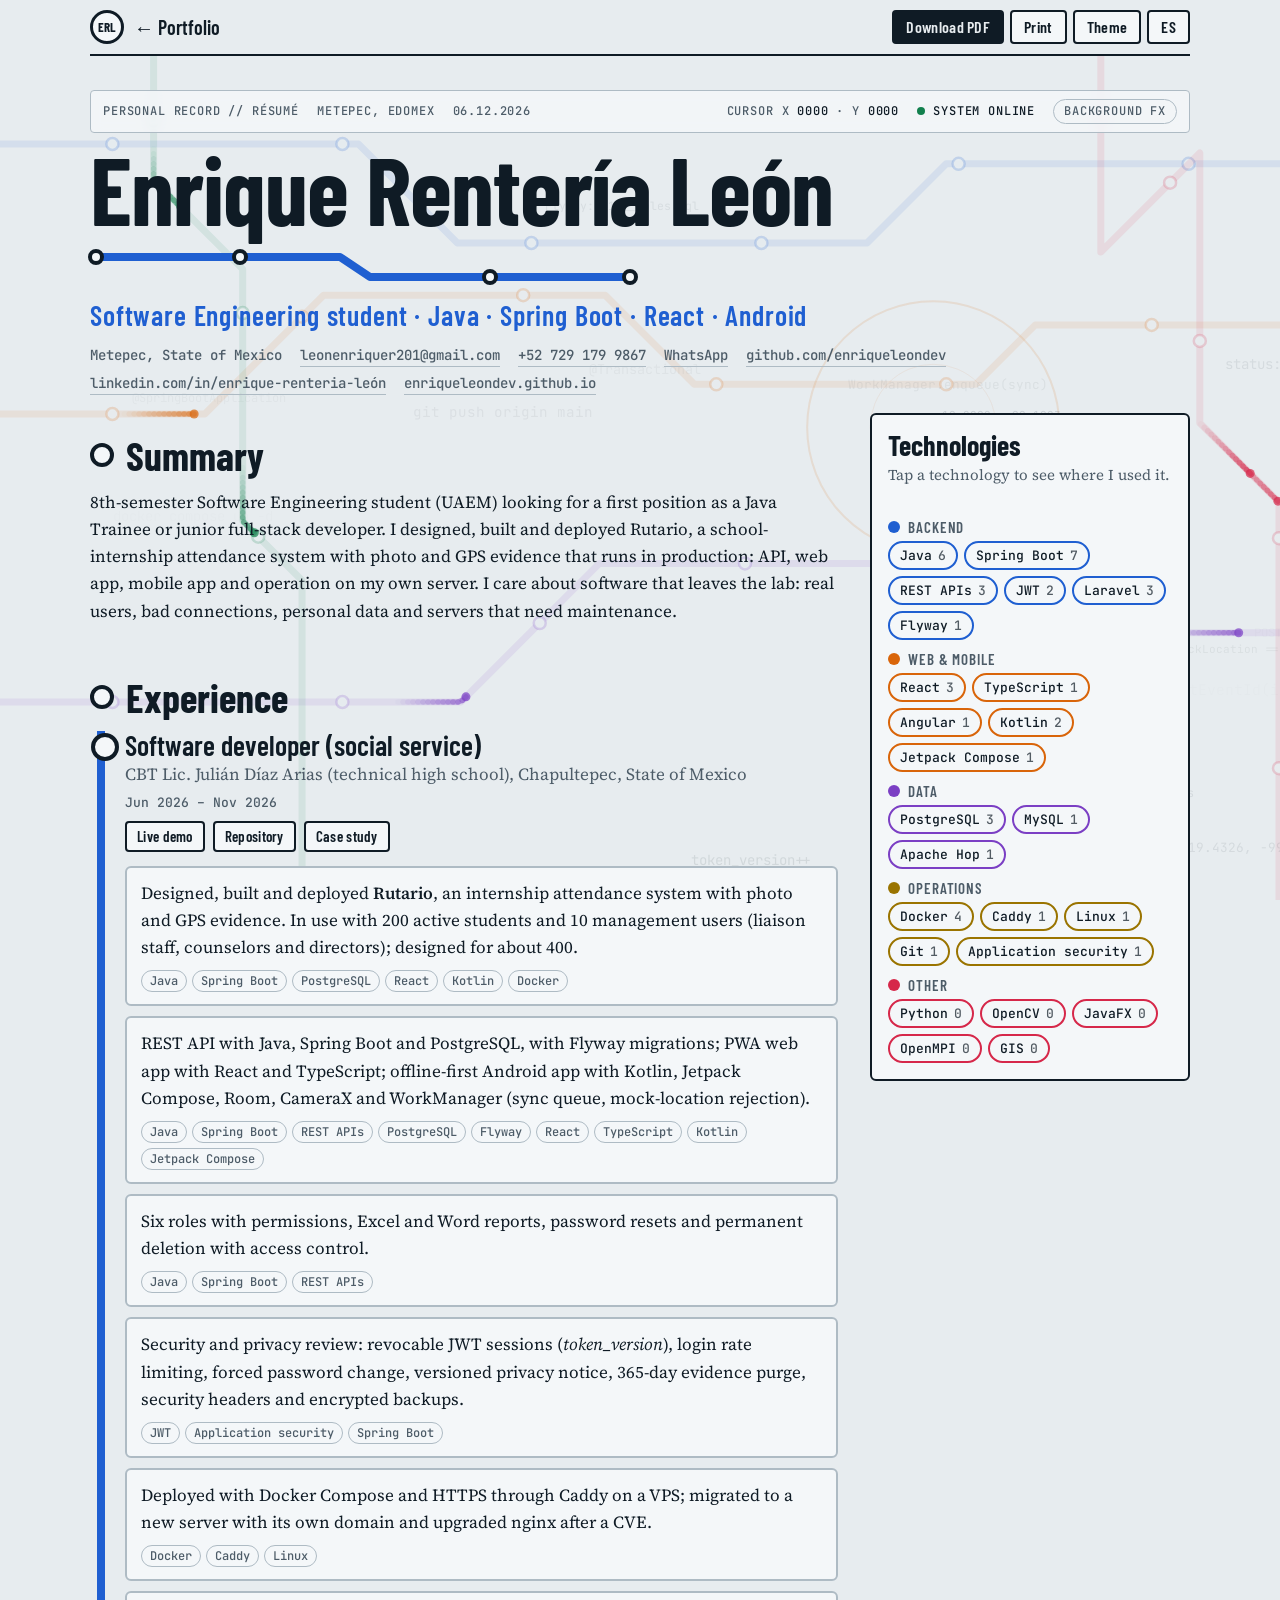
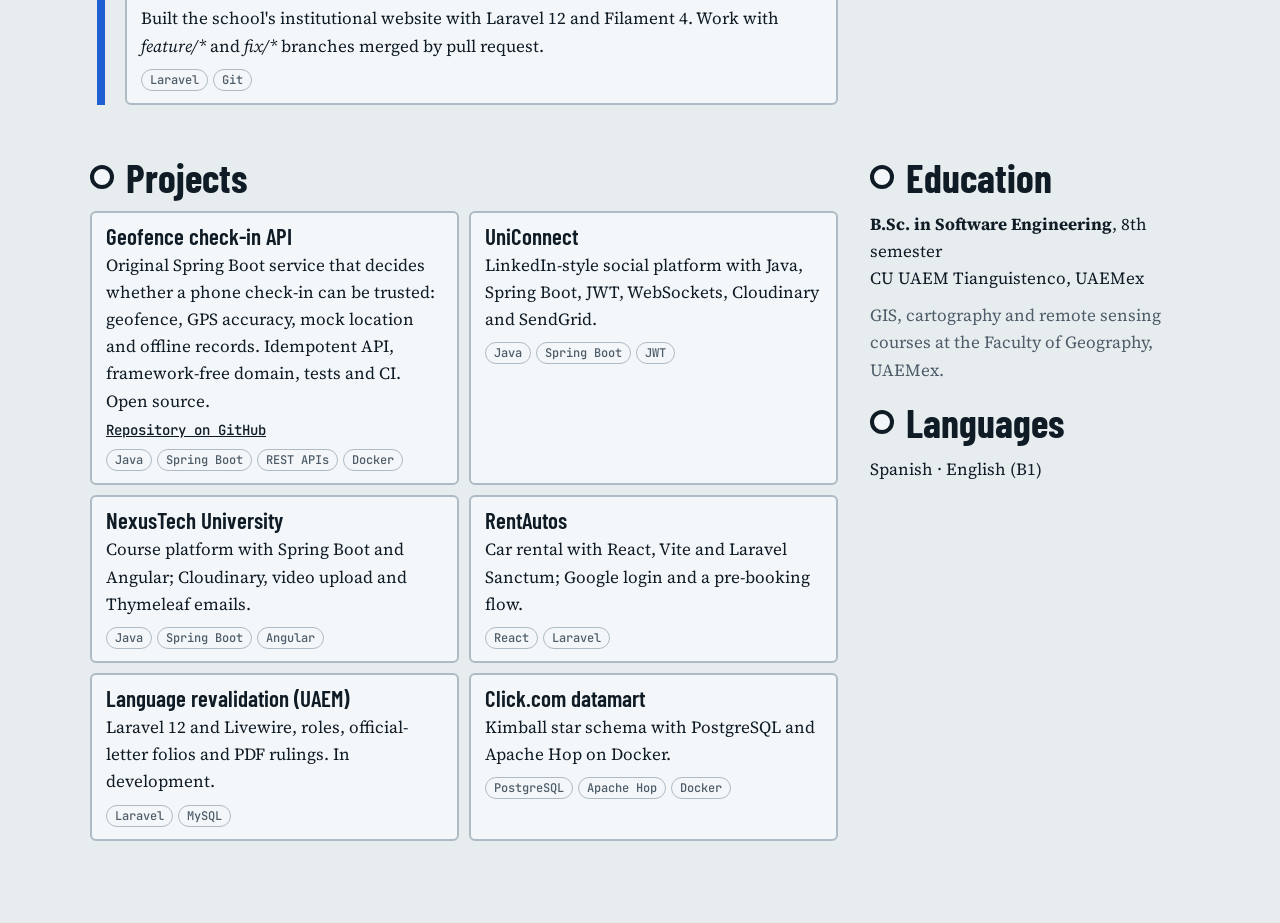
==== commit 583a611a: "Cifras reales de uso de Rutario en caso de estudio, CV interactivo y PDF Co-Authored-By: Claude Sonn" ====
--- a/cv/index.html
+++ b/cv/index.html
@@ -203,7 +203,7 @@
       <a href="https://github.com/enriqueleondev/rutario" target="_blank" rel="noopener" data-en="Repository">Repositorio</a>
       <a href="../#caso" data-en="Case study">Caso de estudio</a>
     </div>
-    <ul class="list"><li class="item" data-keys="java spring postgres react kotlin docker"><p data-en="Designed, built and deployed &lt;b&gt;Rutario&lt;/b&gt;, an internship attendance system with photo and GPS evidence, designed for about 400 students in internships.">Diseñé, desarrollé y desplegué <b>Rutario</b>, sistema de control de prácticas con evidencia por foto y GPS, pensado para unos 400 alumnos en prácticas.</p><div class="kts"><button type="button" class="kt" data-k="java" aria-pressed="false"><span data-en="Java">Java</span></button><button type="button" class="kt" data-k="spring" aria-pressed="false"><span data-en="Spring Boot">Spring Boot</span></button><button type="button" class="kt" data-k="postgres" aria-pressed="false"><span data-en="PostgreSQL">PostgreSQL</span></button><button type="button" class="kt" data-k="react" aria-pressed="false"><span data-en="React">React</span></button><button type="button" class="kt" data-k="kotlin" aria-pressed="false"><span data-en="Kotlin">Kotlin</span></button><button type="button" class="kt" data-k="docker" aria-pressed="false"><span data-en="Docker">Docker</span></button></div></li><li class="item" data-keys="java spring rest postgres flyway react ts kotlin compose"><p data-en="REST API with Java, Spring Boot and PostgreSQL, with Flyway migrations; PWA web app with React and TypeScript; offline-first Android app with Kotlin, Jetpack Compose, Room, CameraX and WorkManager (sync queue, mock-location rejection).">API REST con Java, Spring Boot y PostgreSQL, con migraciones Flyway; webapp PWA con React y TypeScript; app Android offline-first con Kotlin, Jetpack Compose, Room, CameraX y WorkManager (cola de sincronización, rechazo de ubicación simulada).</p><div class="kts"><button type="button" class="kt" data-k="java" aria-pressed="false"><span data-en="Java">Java</span></button><button type="button" class="kt" data-k="spring" aria-pressed="false"><span data-en="Spring Boot">Spring Boot</span></button><button type="button" class="kt" data-k="rest" aria-pressed="false"><span data-en="REST APIs">API REST</span></button><button type="button" class="kt" data-k="postgres" aria-pressed="false"><span data-en="PostgreSQL">PostgreSQL</span></button><button type="button" class="kt" data-k="flyway" aria-pressed="false"><span data-en="Flyway">Flyway</span></button><button type="button" class="kt" data-k="react" aria-pressed="false"><span data-en="React">React</span></button><button type="button" class="kt" data-k="ts" aria-pressed="false"><span data-en="TypeScript">TypeScript</span></button><button type="button" class="kt" data-k="kotlin" aria-pressed="false"><span data-en="Kotlin">Kotlin</span></button><button type="button" class="kt" data-k="compose" aria-pressed="false"><span data-en="Jetpack Compose">Jetpack Compose</span></button></div></li><li class="item" data-keys="java spring rest"><p data-en="Six roles with permissions, Excel and Word reports, password resets and permanent deletion with access control.">Seis roles con permisos, reportes en Excel y Word, restablecimiento de contraseñas y borrado definitivo con control de acceso.</p><div class="kts"><button type="button" class="kt" data-k="java" aria-pressed="false"><span data-en="Java">Java</span></button><button type="button" class="kt" data-k="spring" aria-pressed="false"><span data-en="Spring Boot">Spring Boot</span></button><button type="button" class="kt" data-k="rest" aria-pressed="false"><span data-en="REST APIs">API REST</span></button></div></li><li class="item" data-keys="jwt appsec spring"><p data-en="Security and privacy review: revocable JWT sessions (&lt;i&gt;token_version&lt;/i&gt;), login rate limiting, forced password change, versioned privacy notice, 365-day evidence purge, security headers and encrypted backups.">Revisión de seguridad y privacidad: sesiones revocables con JWT (<i>token_version</i>), límite de intentos, cambio obligatorio de contraseña, aviso de privacidad versionado, purga de evidencia a 365 días, cabeceras de seguridad y respaldos cifrados.</p><div class="kts"><button type="button" class="kt" data-k="jwt" aria-pressed="false"><span data-en="JWT">JWT</span></button><button type="button" class="kt" data-k="appsec" aria-pressed="false"><span data-en="Application security">Seguridad de aplicaciones</span></button><button type="button" class="kt" data-k="spring" aria-pressed="false"><span data-en="Spring Boot">Spring Boot</span></button></div></li><li class="item" data-keys="docker caddy linux"><p data-en="Deployed with Docker Compose and HTTPS through Caddy on a VPS; migrated to a new server with its own domain and upgraded nginx after a CVE.">Despliegue con Docker Compose y HTTPS con Caddy en un VPS; migración a un servidor nuevo con dominio propio y actualización de nginx por un CVE.</p><div class="kts"><button type="button" class="kt" data-k="docker" aria-pressed="false"><span data-en="Docker">Docker</span></button><button type="button" class="kt" data-k="caddy" aria-pressed="false"><span data-en="Caddy">Caddy</span></button><button type="button" class="kt" data-k="linux" aria-pressed="false"><span data-en="Linux">Linux</span></button></div></li><li class="item" data-keys="laravel git"><p data-en="Built the school&#x27;s institutional website with Laravel 12 and Filament 4. Work with &lt;i&gt;feature/*&lt;/i&gt; and &lt;i&gt;fix/*&lt;/i&gt; branches merged by pull request.">Sitio institucional del plantel con Laravel 12 y Filament 4. Trabajo con ramas <i>feature/*</i> y <i>fix/*</i> integradas por pull request.</p><div class="kts"><button type="button" class="kt" data-k="laravel" aria-pressed="false"><span data-en="Laravel">Laravel</span></button><button type="button" class="kt" data-k="git" aria-pressed="false"><span data-en="Git">Git</span></button></div></li></ul>
+    <ul class="list"><li class="item" data-keys="java spring postgres react kotlin docker"><p data-en="Designed, built and deployed &lt;b&gt;Rutario&lt;/b&gt;, an internship attendance system with photo and GPS evidence. In use with 200 active students and 10 management users (liaison staff, counselors and directors); designed for about 400.">Diseñé, desarrollé y desplegué <b>Rutario</b>, sistema de control de prácticas con evidencia por foto y GPS. En uso con 200 alumnos activos y 10 usuarios de gestión (vinculadores, orientadores y directivos); pensado para unos 400.</p><div class="kts"><button type="button" class="kt" data-k="java" aria-pressed="false"><span data-en="Java">Java</span></button><button type="button" class="kt" data-k="spring" aria-pressed="false"><span data-en="Spring Boot">Spring Boot</span></button><button type="button" class="kt" data-k="postgres" aria-pressed="false"><span data-en="PostgreSQL">PostgreSQL</span></button><button type="button" class="kt" data-k="react" aria-pressed="false"><span data-en="React">React</span></button><button type="button" class="kt" data-k="kotlin" aria-pressed="false"><span data-en="Kotlin">Kotlin</span></button><button type="button" class="kt" data-k="docker" aria-pressed="false"><span data-en="Docker">Docker</span></button></div></li><li class="item" data-keys="java spring rest postgres flyway react ts kotlin compose"><p data-en="REST API with Java, Spring Boot and PostgreSQL, with Flyway migrations; PWA web app with React and TypeScript; offline-first Android app with Kotlin, Jetpack Compose, Room, CameraX and WorkManager (sync queue, mock-location rejection).">API REST con Java, Spring Boot y PostgreSQL, con migraciones Flyway; webapp PWA con React y TypeScript; app Android offline-first con Kotlin, Jetpack Compose, Room, CameraX y WorkManager (cola de sincronización, rechazo de ubicación simulada).</p><div class="kts"><button type="button" class="kt" data-k="java" aria-pressed="false"><span data-en="Java">Java</span></button><button type="button" class="kt" data-k="spring" aria-pressed="false"><span data-en="Spring Boot">Spring Boot</span></button><button type="button" class="kt" data-k="rest" aria-pressed="false"><span data-en="REST APIs">API REST</span></button><button type="button" class="kt" data-k="postgres" aria-pressed="false"><span data-en="PostgreSQL">PostgreSQL</span></button><button type="button" class="kt" data-k="flyway" aria-pressed="false"><span data-en="Flyway">Flyway</span></button><button type="button" class="kt" data-k="react" aria-pressed="false"><span data-en="React">React</span></button><button type="button" class="kt" data-k="ts" aria-pressed="false"><span data-en="TypeScript">TypeScript</span></button><button type="button" class="kt" data-k="kotlin" aria-pressed="false"><span data-en="Kotlin">Kotlin</span></button><button type="button" class="kt" data-k="compose" aria-pressed="false"><span data-en="Jetpack Compose">Jetpack Compose</span></button></div></li><li class="item" data-keys="java spring rest"><p data-en="Six roles with permissions, Excel and Word reports, password resets and permanent deletion with access control.">Seis roles con permisos, reportes en Excel y Word, restablecimiento de contraseñas y borrado definitivo con control de acceso.</p><div class="kts"><button type="button" class="kt" data-k="java" aria-pressed="false"><span data-en="Java">Java</span></button><button type="button" class="kt" data-k="spring" aria-pressed="false"><span data-en="Spring Boot">Spring Boot</span></button><button type="button" class="kt" data-k="rest" aria-pressed="false"><span data-en="REST APIs">API REST</span></button></div></li><li class="item" data-keys="jwt appsec spring"><p data-en="Security and privacy review: revocable JWT sessions (&lt;i&gt;token_version&lt;/i&gt;), login rate limiting, forced password change, versioned privacy notice, 365-day evidence purge, security headers and encrypted backups.">Revisión de seguridad y privacidad: sesiones revocables con JWT (<i>token_version</i>), límite de intentos, cambio obligatorio de contraseña, aviso de privacidad versionado, purga de evidencia a 365 días, cabeceras de seguridad y respaldos cifrados.</p><div class="kts"><button type="button" class="kt" data-k="jwt" aria-pressed="false"><span data-en="JWT">JWT</span></button><button type="button" class="kt" data-k="appsec" aria-pressed="false"><span data-en="Application security">Seguridad de aplicaciones</span></button><button type="button" class="kt" data-k="spring" aria-pressed="false"><span data-en="Spring Boot">Spring Boot</span></button></div></li><li class="item" data-keys="docker caddy linux"><p data-en="Deployed with Docker Compose and HTTPS through Caddy on a VPS; migrated to a new server with its own domain and upgraded nginx after a CVE.">Despliegue con Docker Compose y HTTPS con Caddy en un VPS; migración a un servidor nuevo con dominio propio y actualización de nginx por un CVE.</p><div class="kts"><button type="button" class="kt" data-k="docker" aria-pressed="false"><span data-en="Docker">Docker</span></button><button type="button" class="kt" data-k="caddy" aria-pressed="false"><span data-en="Caddy">Caddy</span></button><button type="button" class="kt" data-k="linux" aria-pressed="false"><span data-en="Linux">Linux</span></button></div></li><li class="item" data-keys="laravel git"><p data-en="Built the school&#x27;s institutional website with Laravel 12 and Filament 4. Work with &lt;i&gt;feature/*&lt;/i&gt; and &lt;i&gt;fix/*&lt;/i&gt; branches merged by pull request.">Sitio institucional del plantel con Laravel 12 y Filament 4. Trabajo con ramas <i>feature/*</i> y <i>fix/*</i> integradas por pull request.</p><div class="kts"><button type="button" class="kt" data-k="laravel" aria-pressed="false"><span data-en="Laravel">Laravel</span></button><button type="button" class="kt" data-k="git" aria-pressed="false"><span data-en="Git">Git</span></button></div></li></ul>
   </div>
 </section>
 
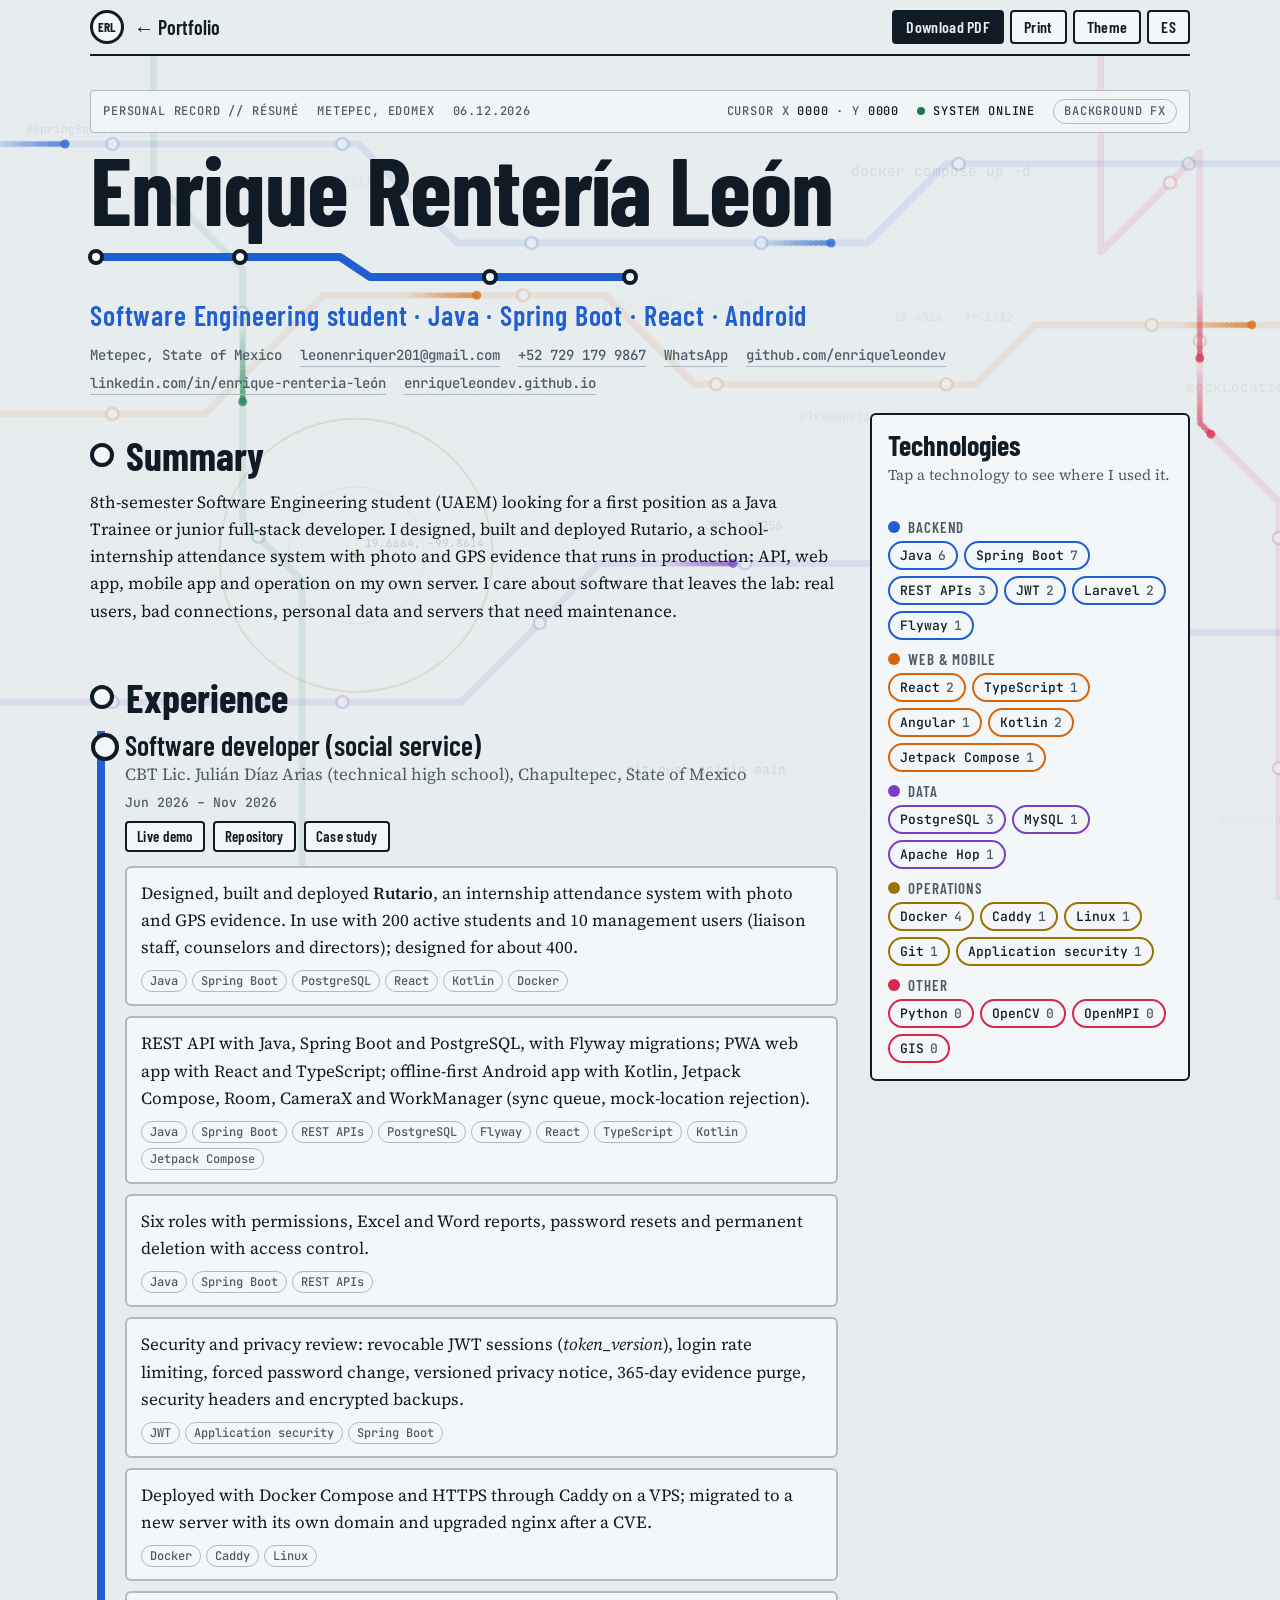
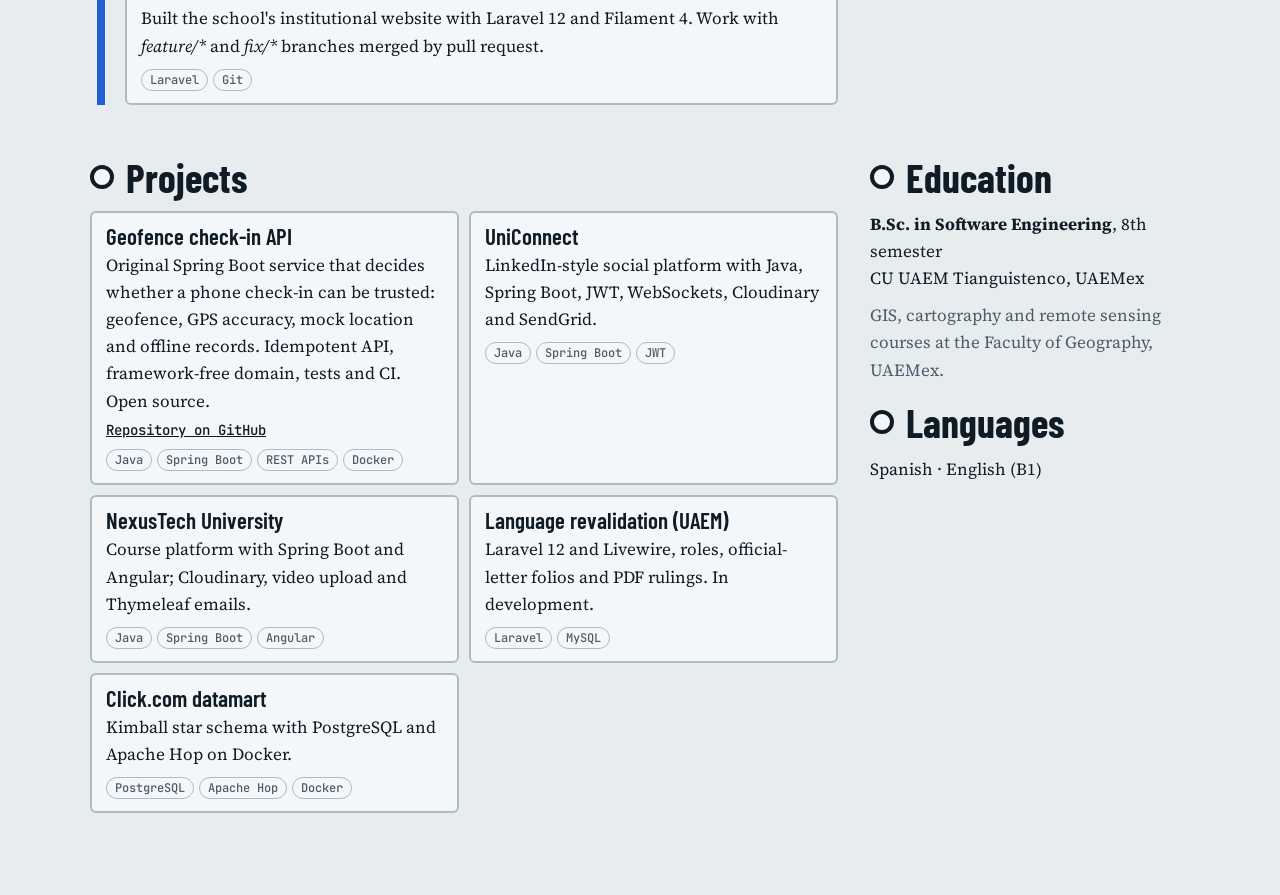
==== commit d4745241: "Quita RentAutos, SmartStore, TypeNaval y PIC18F4550 del portafolio y del CV (HTML y PDF) Co-Authored" ====
--- a/cv/index.html
+++ b/cv/index.html
@@ -189,7 +189,7 @@
 <aside id="skl" class="panel" aria-label="Tecnologías" data-en-label="Technologies">
   <h2 data-en="Technologies">Tecnologías</h2>
   <p class="hint" id="hint" aria-live="polite"></p>
-  <div class="grp" style="--c:var(--l-web)"><h3 data-en="Backend">Backend</h3><div class="sks"><button type="button" class="sk" data-k="java" aria-pressed="false"><span data-en="Java">Java</span><b class="n" aria-hidden="true"></b></button><button type="button" class="sk" data-k="spring" aria-pressed="false"><span data-en="Spring Boot">Spring Boot</span><b class="n" aria-hidden="true"></b></button><button type="button" class="sk" data-k="rest" aria-pressed="false"><span data-en="REST APIs">API REST</span><b class="n" aria-hidden="true"></b></button><button type="button" class="sk" data-k="jwt" aria-pressed="false"><span data-en="JWT">JWT</span><b class="n" aria-hidden="true"></b></button><button type="button" class="sk" data-k="laravel" aria-pressed="false"><span data-en="Laravel">Laravel</span><b class="n" aria-hidden="true"></b></button><button type="button" class="sk" data-k="flyway" aria-pressed="false"><span data-en="Flyway">Flyway</span><b class="n" aria-hidden="true"></b></button></div></div><div class="grp" style="--c:var(--l-desk)"><h3 data-en="Web &amp; mobile">Web y móvil</h3><div class="sks"><button type="button" class="sk" data-k="react" aria-pressed="false"><span data-en="React">React</span><b class="n" aria-hidden="true"></b></button><button type="button" class="sk" data-k="ts" aria-pressed="false"><span data-en="TypeScript">TypeScript</span><b class="n" aria-hidden="true"></b></button><button type="button" class="sk" data-k="angular" aria-pressed="false"><span data-en="Angular">Angular</span><b class="n" aria-hidden="true"></b></button><button type="button" class="sk" data-k="kotlin" aria-pressed="false"><span data-en="Kotlin">Kotlin</span><b class="n" aria-hidden="true"></b></button><button type="button" class="sk" data-k="compose" aria-pressed="false"><span data-en="Jetpack Compose">Jetpack Compose</span><b class="n" aria-hidden="true"></b></button></div></div><div class="grp" style="--c:var(--l-data)"><h3 data-en="Data">Datos</h3><div class="sks"><button type="button" class="sk" data-k="postgres" aria-pressed="false"><span data-en="PostgreSQL">PostgreSQL</span><b class="n" aria-hidden="true"></b></button><button type="button" class="sk" data-k="mysql" aria-pressed="false"><span data-en="MySQL">MySQL</span><b class="n" aria-hidden="true"></b></button><button type="button" class="sk" data-k="hop" aria-pressed="false"><span data-en="Apache Hop">Apache Hop</span><b class="n" aria-hidden="true"></b></button></div></div><div class="grp" style="--c:var(--l-infra)"><h3 data-en="Operations">Operación</h3><div class="sks"><button type="button" class="sk" data-k="docker" aria-pressed="false"><span data-en="Docker">Docker</span><b class="n" aria-hidden="true"></b></button><button type="button" class="sk" data-k="caddy" aria-pressed="false"><span data-en="Caddy">Caddy</span><b class="n" aria-hidden="true"></b></button><button type="button" class="sk" data-k="linux" aria-pressed="false"><span data-en="Linux">Linux</span><b class="n" aria-hidden="true"></b></button><button type="button" class="sk" data-k="git" aria-pressed="false"><span data-en="Git">Git</span><b class="n" aria-hidden="true"></b></button><button type="button" class="sk" data-k="appsec" aria-pressed="false"><span data-en="Application security">Seguridad de aplicaciones</span><b class="n" aria-hidden="true"></b></button></div></div><div class="grp" style="--c:var(--l-ai)"><h3 data-en="Other">Otros</h3><div class="sks"><button type="button" class="sk" data-k="python" aria-pressed="false"><span data-en="Python">Python</span><b class="n" aria-hidden="true"></b></button><button type="button" class="sk" data-k="opencv" aria-pressed="false"><span data-en="OpenCV">OpenCV</span><b class="n" aria-hidden="true"></b></button><button type="button" class="sk" data-k="javafx" aria-pressed="false"><span data-en="JavaFX">JavaFX</span><b class="n" aria-hidden="true"></b></button><button type="button" class="sk" data-k="mpi" aria-pressed="false"><span data-en="OpenMPI">OpenMPI</span><b class="n" aria-hidden="true"></b></button><button type="button" class="sk" data-k="sig" aria-pressed="false"><span data-en="GIS">SIG</span><b class="n" aria-hidden="true"></b></button></div></div>
+  <div class="grp" style="--c:var(--l-web)"><h3 data-en="Backend">Backend</h3><div class="sks"><button type="button" class="sk" data-k="java" aria-pressed="false"><span data-en="Java">Java</span><b class="n" aria-hidden="true"></b></button><button type="button" class="sk" data-k="spring" aria-pressed="false"><span data-en="Spring Boot">Spring Boot</span><b class="n" aria-hidden="true"></b></button><button type="button" class="sk" data-k="rest" aria-pressed="false"><span data-en="REST APIs">API REST</span><b class="n" aria-hidden="true"></b></button><button type="button" class="sk" data-k="jwt" aria-pressed="false"><span data-en="JWT">JWT</span><b class="n" aria-hidden="true"></b></button><button type="button" class="sk" data-k="laravel" aria-pressed="false"><span data-en="Laravel">Laravel</span><b class="n" aria-hidden="true"></b></button><button type="button" class="sk" data-k="flyway" aria-pressed="false"><span data-en="Flyway">Flyway</span><b class="n" aria-hidden="true"></b></button></div></div><div class="grp" style="--c:var(--l-desk)"><h3 data-en="Web &amp; mobile">Web y móvil</h3><div class="sks"><button type="button" class="sk" data-k="react" aria-pressed="false"><span data-en="React">React</span><b class="n" aria-hidden="true"></b></button><button type="button" class="sk" data-k="ts" aria-pressed="false"><span data-en="TypeScript">TypeScript</span><b class="n" aria-hidden="true"></b></button><button type="button" class="sk" data-k="angular" aria-pressed="false"><span data-en="Angular">Angular</span><b class="n" aria-hidden="true"></b></button><button type="button" class="sk" data-k="kotlin" aria-pressed="false"><span data-en="Kotlin">Kotlin</span><b class="n" aria-hidden="true"></b></button><button type="button" class="sk" data-k="compose" aria-pressed="false"><span data-en="Jetpack Compose">Jetpack Compose</span><b class="n" aria-hidden="true"></b></button></div></div><div class="grp" style="--c:var(--l-data)"><h3 data-en="Data">Datos</h3><div class="sks"><button type="button" class="sk" data-k="postgres" aria-pressed="false"><span data-en="PostgreSQL">PostgreSQL</span><b class="n" aria-hidden="true"></b></button><button type="button" class="sk" data-k="mysql" aria-pressed="false"><span data-en="MySQL">MySQL</span><b class="n" aria-hidden="true"></b></button><button type="button" class="sk" data-k="hop" aria-pressed="false"><span data-en="Apache Hop">Apache Hop</span><b class="n" aria-hidden="true"></b></button></div></div><div class="grp" style="--c:var(--l-infra)"><h3 data-en="Operations">Operación</h3><div class="sks"><button type="button" class="sk" data-k="docker" aria-pressed="false"><span data-en="Docker">Docker</span><b class="n" aria-hidden="true"></b></button><button type="button" class="sk" data-k="caddy" aria-pressed="false"><span data-en="Caddy">Caddy</span><b class="n" aria-hidden="true"></b></button><button type="button" class="sk" data-k="linux" aria-pressed="false"><span data-en="Linux">Linux</span><b class="n" aria-hidden="true"></b></button><button type="button" class="sk" data-k="git" aria-pressed="false"><span data-en="Git">Git</span><b class="n" aria-hidden="true"></b></button><button type="button" class="sk" data-k="appsec" aria-pressed="false"><span data-en="Application security">Seguridad de aplicaciones</span><b class="n" aria-hidden="true"></b></button></div></div><div class="grp" style="--c:var(--l-ai)"><h3 data-en="Other">Otros</h3><div class="sks"><button type="button" class="sk" data-k="python" aria-pressed="false"><span data-en="Python">Python</span><b class="n" aria-hidden="true"></b></button><button type="button" class="sk" data-k="opencv" aria-pressed="false"><span data-en="OpenCV">OpenCV</span><b class="n" aria-hidden="true"></b></button><button type="button" class="sk" data-k="mpi" aria-pressed="false"><span data-en="OpenMPI">OpenMPI</span><b class="n" aria-hidden="true"></b></button><button type="button" class="sk" data-k="sig" aria-pressed="false"><span data-en="GIS">SIG</span><b class="n" aria-hidden="true"></b></button></div></div>
 </aside>
 
 <section id="experiencia">
@@ -209,7 +209,7 @@
 
 <section id="proyectos">
   <div class="sec-h"><h2 data-en="Projects">Proyectos</h2></div>
-  <ul class="projs"><li class="item proj" data-keys="java spring rest docker"><h3 data-en="Geofence check-in API">API de check-in con geocerca</h3><p data-en="Original Spring Boot service that decides whether a phone check-in can be trusted: geofence, GPS accuracy, mock location and offline records. Idempotent API, framework-free domain, tests and CI. Open source.">Servicio original en Spring Boot que decide si un registro de asistencia desde el celular es confiable: geocerca, precisión del GPS, ubicación simulada y registros offline. API idempotente, dominio sin framework, pruebas y CI. Código abierto.</p><p class="plk"><a href="https://github.com/enriqueleondev/geofence-checkin-service" target="_blank" rel="noopener" data-en="Repository on GitHub">Repositorio en GitHub</a></p><div class="kts"><button type="button" class="kt" data-k="java" aria-pressed="false"><span data-en="Java">Java</span></button><button type="button" class="kt" data-k="spring" aria-pressed="false"><span data-en="Spring Boot">Spring Boot</span></button><button type="button" class="kt" data-k="rest" aria-pressed="false"><span data-en="REST APIs">API REST</span></button><button type="button" class="kt" data-k="docker" aria-pressed="false"><span data-en="Docker">Docker</span></button></div></li><li class="item proj" data-keys="java spring jwt"><h3 data-en="UniConnect">UniConnect</h3><p data-en="LinkedIn-style social platform with Java, Spring Boot, JWT, WebSockets, Cloudinary and SendGrid.">Red social estilo LinkedIn con Java, Spring Boot, JWT, WebSockets, Cloudinary y SendGrid.</p><div class="kts"><button type="button" class="kt" data-k="java" aria-pressed="false"><span data-en="Java">Java</span></button><button type="button" class="kt" data-k="spring" aria-pressed="false"><span data-en="Spring Boot">Spring Boot</span></button><button type="button" class="kt" data-k="jwt" aria-pressed="false"><span data-en="JWT">JWT</span></button></div></li><li class="item proj" data-keys="java spring angular"><h3 data-en="NexusTech University">NexusTech University</h3><p data-en="Course platform with Spring Boot and Angular; Cloudinary, video upload and Thymeleaf emails.">Plataforma de cursos con Spring Boot y Angular; Cloudinary, subida de video y correos con Thymeleaf.</p><div class="kts"><button type="button" class="kt" data-k="java" aria-pressed="false"><span data-en="Java">Java</span></button><button type="button" class="kt" data-k="spring" aria-pressed="false"><span data-en="Spring Boot">Spring Boot</span></button><button type="button" class="kt" data-k="angular" aria-pressed="false"><span data-en="Angular">Angular</span></button></div></li><li class="item proj" data-keys="react laravel"><h3 data-en="RentAutos">RentAutos</h3><p data-en="Car rental with React, Vite and Laravel Sanctum; Google login and a pre-booking flow.">Renta de autos con React, Vite y Laravel Sanctum; login con Google y flujo de prereserva.</p><div class="kts"><button type="button" class="kt" data-k="react" aria-pressed="false"><span data-en="React">React</span></button><button type="button" class="kt" data-k="laravel" aria-pressed="false"><span data-en="Laravel">Laravel</span></button></div></li><li class="item proj" data-keys="laravel mysql"><h3 data-en="Language revalidation (UAEM)">Revalidación de lenguas (UAEM)</h3><p data-en="Laravel 12 and Livewire, roles, official-letter folios and PDF rulings. In development.">Laravel 12 y Livewire, roles, folios de oficios y dictámenes en PDF. En desarrollo.</p><div class="kts"><button type="button" class="kt" data-k="laravel" aria-pressed="false"><span data-en="Laravel">Laravel</span></button><button type="button" class="kt" data-k="mysql" aria-pressed="false"><span data-en="MySQL">MySQL</span></button></div></li><li class="item proj" data-keys="postgres hop docker"><h3 data-en="Click.com datamart">Click.com datamart</h3><p data-en="Kimball star schema with PostgreSQL and Apache Hop on Docker.">Esquema estrella (Kimball) con PostgreSQL y Apache Hop en Docker.</p><div class="kts"><button type="button" class="kt" data-k="postgres" aria-pressed="false"><span data-en="PostgreSQL">PostgreSQL</span></button><button type="button" class="kt" data-k="hop" aria-pressed="false"><span data-en="Apache Hop">Apache Hop</span></button><button type="button" class="kt" data-k="docker" aria-pressed="false"><span data-en="Docker">Docker</span></button></div></li></ul>
+  <ul class="projs"><li class="item proj" data-keys="java spring rest docker"><h3 data-en="Geofence check-in API">API de check-in con geocerca</h3><p data-en="Original Spring Boot service that decides whether a phone check-in can be trusted: geofence, GPS accuracy, mock location and offline records. Idempotent API, framework-free domain, tests and CI. Open source.">Servicio original en Spring Boot que decide si un registro de asistencia desde el celular es confiable: geocerca, precisión del GPS, ubicación simulada y registros offline. API idempotente, dominio sin framework, pruebas y CI. Código abierto.</p><p class="plk"><a href="https://github.com/enriqueleondev/geofence-checkin-service" target="_blank" rel="noopener" data-en="Repository on GitHub">Repositorio en GitHub</a></p><div class="kts"><button type="button" class="kt" data-k="java" aria-pressed="false"><span data-en="Java">Java</span></button><button type="button" class="kt" data-k="spring" aria-pressed="false"><span data-en="Spring Boot">Spring Boot</span></button><button type="button" class="kt" data-k="rest" aria-pressed="false"><span data-en="REST APIs">API REST</span></button><button type="button" class="kt" data-k="docker" aria-pressed="false"><span data-en="Docker">Docker</span></button></div></li><li class="item proj" data-keys="java spring jwt"><h3 data-en="UniConnect">UniConnect</h3><p data-en="LinkedIn-style social platform with Java, Spring Boot, JWT, WebSockets, Cloudinary and SendGrid.">Red social estilo LinkedIn con Java, Spring Boot, JWT, WebSockets, Cloudinary y SendGrid.</p><div class="kts"><button type="button" class="kt" data-k="java" aria-pressed="false"><span data-en="Java">Java</span></button><button type="button" class="kt" data-k="spring" aria-pressed="false"><span data-en="Spring Boot">Spring Boot</span></button><button type="button" class="kt" data-k="jwt" aria-pressed="false"><span data-en="JWT">JWT</span></button></div></li><li class="item proj" data-keys="java spring angular"><h3 data-en="NexusTech University">NexusTech University</h3><p data-en="Course platform with Spring Boot and Angular; Cloudinary, video upload and Thymeleaf emails.">Plataforma de cursos con Spring Boot y Angular; Cloudinary, subida de video y correos con Thymeleaf.</p><div class="kts"><button type="button" class="kt" data-k="java" aria-pressed="false"><span data-en="Java">Java</span></button><button type="button" class="kt" data-k="spring" aria-pressed="false"><span data-en="Spring Boot">Spring Boot</span></button><button type="button" class="kt" data-k="angular" aria-pressed="false"><span data-en="Angular">Angular</span></button></div></li><li class="item proj" data-keys="laravel mysql"><h3 data-en="Language revalidation (UAEM)">Revalidación de lenguas (UAEM)</h3><p data-en="Laravel 12 and Livewire, roles, official-letter folios and PDF rulings. In development.">Laravel 12 y Livewire, roles, folios de oficios y dictámenes en PDF. En desarrollo.</p><div class="kts"><button type="button" class="kt" data-k="laravel" aria-pressed="false"><span data-en="Laravel">Laravel</span></button><button type="button" class="kt" data-k="mysql" aria-pressed="false"><span data-en="MySQL">MySQL</span></button></div></li><li class="item proj" data-keys="postgres hop docker"><h3 data-en="Click.com datamart">Click.com datamart</h3><p data-en="Kimball star schema with PostgreSQL and Apache Hop on Docker.">Esquema estrella (Kimball) con PostgreSQL y Apache Hop en Docker.</p><div class="kts"><button type="button" class="kt" data-k="postgres" aria-pressed="false"><span data-en="PostgreSQL">PostgreSQL</span></button><button type="button" class="kt" data-k="hop" aria-pressed="false"><span data-en="Apache Hop">Apache Hop</span></button><button type="button" class="kt" data-k="docker" aria-pressed="false"><span data-en="Docker">Docker</span></button></div></li></ul>
 </section>
 
 <section id="edu" class="edu">
@@ -229,7 +229,7 @@
 (function(){
 'use strict';
 var STR={"hint": ["Toca una tecnología para ver dónde la usé.", "Tap a technology to see where I used it."], "match": ["coincidencias con", "matches for"], "none": ["Sin coincidencias para", "No matches for"], "clear": ["Quitar filtro", "Clear filter"], "copied": ["Correo copiado", "Email copied"]};
-var SK={"java": ["Java", "Java"], "spring": ["Spring Boot", "Spring Boot"], "rest": ["API REST", "REST APIs"], "jwt": ["JWT", "JWT"], "laravel": ["Laravel", "Laravel"], "flyway": ["Flyway", "Flyway"], "react": ["React", "React"], "ts": ["TypeScript", "TypeScript"], "angular": ["Angular", "Angular"], "kotlin": ["Kotlin", "Kotlin"], "compose": ["Jetpack Compose", "Jetpack Compose"], "postgres": ["PostgreSQL", "PostgreSQL"], "mysql": ["MySQL", "MySQL"], "hop": ["Apache Hop", "Apache Hop"], "docker": ["Docker", "Docker"], "caddy": ["Caddy", "Caddy"], "linux": ["Linux", "Linux"], "git": ["Git", "Git"], "appsec": ["Seguridad de aplicaciones", "Application security"], "python": ["Python", "Python"], "opencv": ["OpenCV", "OpenCV"], "javafx": ["JavaFX", "JavaFX"], "mpi": ["OpenMPI", "OpenMPI"], "sig": ["SIG", "GIS"]};
+var SK={"java": ["Java", "Java"], "spring": ["Spring Boot", "Spring Boot"], "rest": ["API REST", "REST APIs"], "jwt": ["JWT", "JWT"], "laravel": ["Laravel", "Laravel"], "flyway": ["Flyway", "Flyway"], "react": ["React", "React"], "ts": ["TypeScript", "TypeScript"], "angular": ["Angular", "Angular"], "kotlin": ["Kotlin", "Kotlin"], "compose": ["Jetpack Compose", "Jetpack Compose"], "postgres": ["PostgreSQL", "PostgreSQL"], "mysql": ["MySQL", "MySQL"], "hop": ["Apache Hop", "Apache Hop"], "docker": ["Docker", "Docker"], "caddy": ["Caddy", "Caddy"], "linux": ["Linux", "Linux"], "git": ["Git", "Git"], "appsec": ["Seguridad de aplicaciones", "Application security"], "python": ["Python", "Python"], "opencv": ["OpenCV", "OpenCV"], "mpi": ["OpenMPI", "OpenMPI"], "sig": ["SIG", "GIS"]};
 var lang='es', active=null;
 function store(k,v){try{localStorage.setItem(k,v)}catch(e){}}
 function load(k){try{return localStorage.getItem(k)}catch(e){return null}}
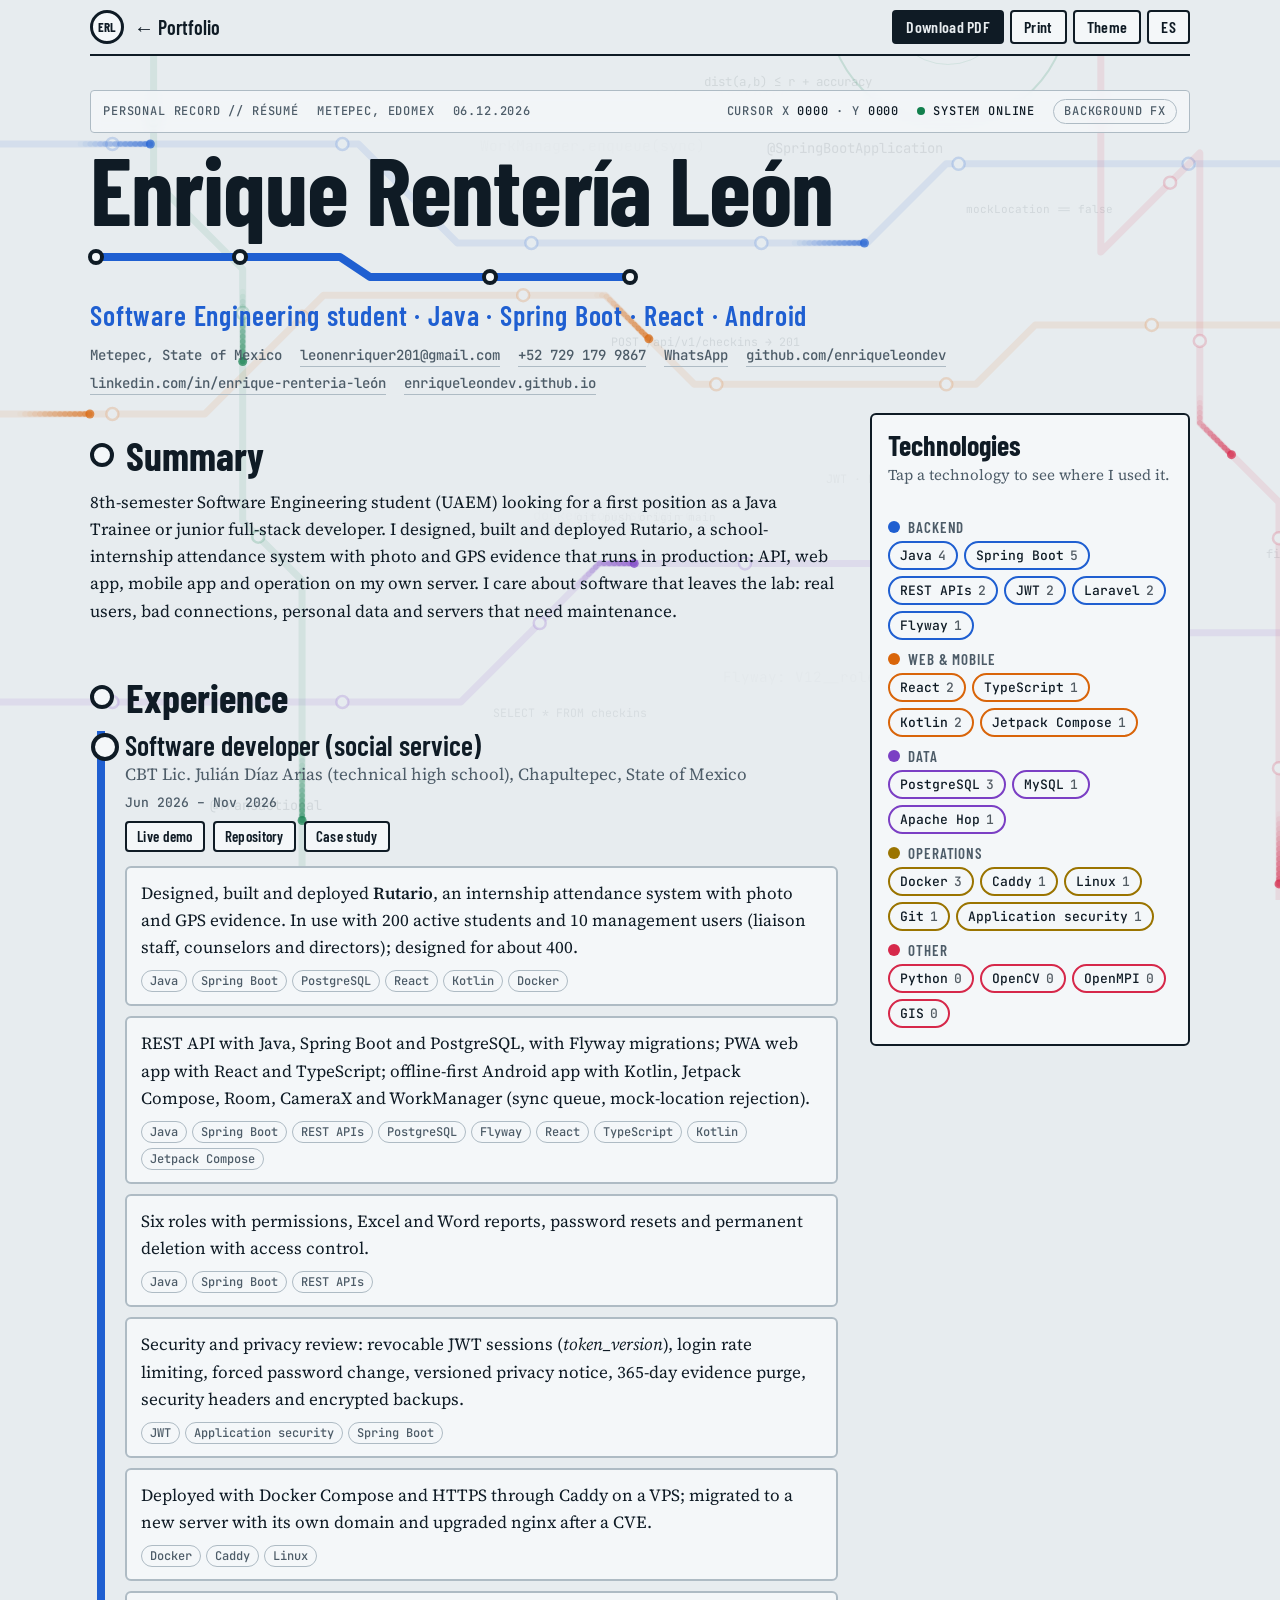
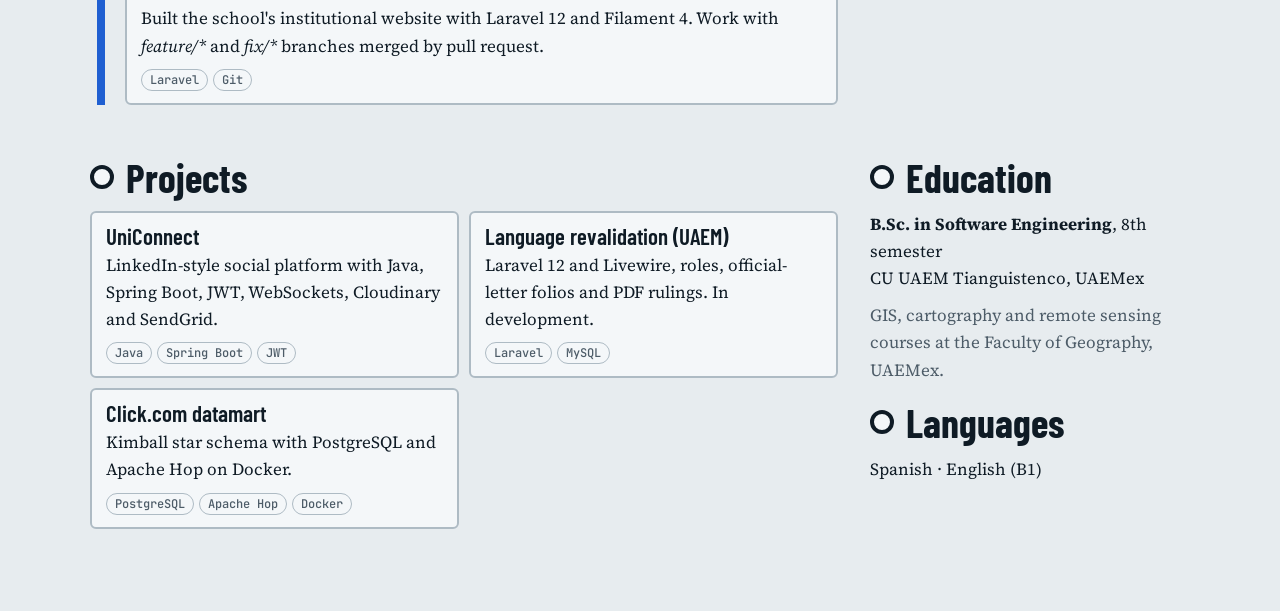
==== commit 0bd21d9f: "Mapa más compacto; CV (web y PDF) sin NexusTech ni API de geocerca; Escríbeme lleva a Contacto + enl" ====
--- a/cv/index.html
+++ b/cv/index.html
@@ -189,7 +189,7 @@
 <aside id="skl" class="panel" aria-label="Tecnologías" data-en-label="Technologies">
   <h2 data-en="Technologies">Tecnologías</h2>
   <p class="hint" id="hint" aria-live="polite"></p>
-  <div class="grp" style="--c:var(--l-web)"><h3 data-en="Backend">Backend</h3><div class="sks"><button type="button" class="sk" data-k="java" aria-pressed="false"><span data-en="Java">Java</span><b class="n" aria-hidden="true"></b></button><button type="button" class="sk" data-k="spring" aria-pressed="false"><span data-en="Spring Boot">Spring Boot</span><b class="n" aria-hidden="true"></b></button><button type="button" class="sk" data-k="rest" aria-pressed="false"><span data-en="REST APIs">API REST</span><b class="n" aria-hidden="true"></b></button><button type="button" class="sk" data-k="jwt" aria-pressed="false"><span data-en="JWT">JWT</span><b class="n" aria-hidden="true"></b></button><button type="button" class="sk" data-k="laravel" aria-pressed="false"><span data-en="Laravel">Laravel</span><b class="n" aria-hidden="true"></b></button><button type="button" class="sk" data-k="flyway" aria-pressed="false"><span data-en="Flyway">Flyway</span><b class="n" aria-hidden="true"></b></button></div></div><div class="grp" style="--c:var(--l-desk)"><h3 data-en="Web &amp; mobile">Web y móvil</h3><div class="sks"><button type="button" class="sk" data-k="react" aria-pressed="false"><span data-en="React">React</span><b class="n" aria-hidden="true"></b></button><button type="button" class="sk" data-k="ts" aria-pressed="false"><span data-en="TypeScript">TypeScript</span><b class="n" aria-hidden="true"></b></button><button type="button" class="sk" data-k="angular" aria-pressed="false"><span data-en="Angular">Angular</span><b class="n" aria-hidden="true"></b></button><button type="button" class="sk" data-k="kotlin" aria-pressed="false"><span data-en="Kotlin">Kotlin</span><b class="n" aria-hidden="true"></b></button><button type="button" class="sk" data-k="compose" aria-pressed="false"><span data-en="Jetpack Compose">Jetpack Compose</span><b class="n" aria-hidden="true"></b></button></div></div><div class="grp" style="--c:var(--l-data)"><h3 data-en="Data">Datos</h3><div class="sks"><button type="button" class="sk" data-k="postgres" aria-pressed="false"><span data-en="PostgreSQL">PostgreSQL</span><b class="n" aria-hidden="true"></b></button><button type="button" class="sk" data-k="mysql" aria-pressed="false"><span data-en="MySQL">MySQL</span><b class="n" aria-hidden="true"></b></button><button type="button" class="sk" data-k="hop" aria-pressed="false"><span data-en="Apache Hop">Apache Hop</span><b class="n" aria-hidden="true"></b></button></div></div><div class="grp" style="--c:var(--l-infra)"><h3 data-en="Operations">Operación</h3><div class="sks"><button type="button" class="sk" data-k="docker" aria-pressed="false"><span data-en="Docker">Docker</span><b class="n" aria-hidden="true"></b></button><button type="button" class="sk" data-k="caddy" aria-pressed="false"><span data-en="Caddy">Caddy</span><b class="n" aria-hidden="true"></b></button><button type="button" class="sk" data-k="linux" aria-pressed="false"><span data-en="Linux">Linux</span><b class="n" aria-hidden="true"></b></button><button type="button" class="sk" data-k="git" aria-pressed="false"><span data-en="Git">Git</span><b class="n" aria-hidden="true"></b></button><button type="button" class="sk" data-k="appsec" aria-pressed="false"><span data-en="Application security">Seguridad de aplicaciones</span><b class="n" aria-hidden="true"></b></button></div></div><div class="grp" style="--c:var(--l-ai)"><h3 data-en="Other">Otros</h3><div class="sks"><button type="button" class="sk" data-k="python" aria-pressed="false"><span data-en="Python">Python</span><b class="n" aria-hidden="true"></b></button><button type="button" class="sk" data-k="opencv" aria-pressed="false"><span data-en="OpenCV">OpenCV</span><b class="n" aria-hidden="true"></b></button><button type="button" class="sk" data-k="mpi" aria-pressed="false"><span data-en="OpenMPI">OpenMPI</span><b class="n" aria-hidden="true"></b></button><button type="button" class="sk" data-k="sig" aria-pressed="false"><span data-en="GIS">SIG</span><b class="n" aria-hidden="true"></b></button></div></div>
+  <div class="grp" style="--c:var(--l-web)"><h3 data-en="Backend">Backend</h3><div class="sks"><button type="button" class="sk" data-k="java" aria-pressed="false"><span data-en="Java">Java</span><b class="n" aria-hidden="true"></b></button><button type="button" class="sk" data-k="spring" aria-pressed="false"><span data-en="Spring Boot">Spring Boot</span><b class="n" aria-hidden="true"></b></button><button type="button" class="sk" data-k="rest" aria-pressed="false"><span data-en="REST APIs">API REST</span><b class="n" aria-hidden="true"></b></button><button type="button" class="sk" data-k="jwt" aria-pressed="false"><span data-en="JWT">JWT</span><b class="n" aria-hidden="true"></b></button><button type="button" class="sk" data-k="laravel" aria-pressed="false"><span data-en="Laravel">Laravel</span><b class="n" aria-hidden="true"></b></button><button type="button" class="sk" data-k="flyway" aria-pressed="false"><span data-en="Flyway">Flyway</span><b class="n" aria-hidden="true"></b></button></div></div><div class="grp" style="--c:var(--l-desk)"><h3 data-en="Web &amp; mobile">Web y móvil</h3><div class="sks"><button type="button" class="sk" data-k="react" aria-pressed="false"><span data-en="React">React</span><b class="n" aria-hidden="true"></b></button><button type="button" class="sk" data-k="ts" aria-pressed="false"><span data-en="TypeScript">TypeScript</span><b class="n" aria-hidden="true"></b></button><button type="button" class="sk" data-k="kotlin" aria-pressed="false"><span data-en="Kotlin">Kotlin</span><b class="n" aria-hidden="true"></b></button><button type="button" class="sk" data-k="compose" aria-pressed="false"><span data-en="Jetpack Compose">Jetpack Compose</span><b class="n" aria-hidden="true"></b></button></div></div><div class="grp" style="--c:var(--l-data)"><h3 data-en="Data">Datos</h3><div class="sks"><button type="button" class="sk" data-k="postgres" aria-pressed="false"><span data-en="PostgreSQL">PostgreSQL</span><b class="n" aria-hidden="true"></b></button><button type="button" class="sk" data-k="mysql" aria-pressed="false"><span data-en="MySQL">MySQL</span><b class="n" aria-hidden="true"></b></button><button type="button" class="sk" data-k="hop" aria-pressed="false"><span data-en="Apache Hop">Apache Hop</span><b class="n" aria-hidden="true"></b></button></div></div><div class="grp" style="--c:var(--l-infra)"><h3 data-en="Operations">Operación</h3><div class="sks"><button type="button" class="sk" data-k="docker" aria-pressed="false"><span data-en="Docker">Docker</span><b class="n" aria-hidden="true"></b></button><button type="button" class="sk" data-k="caddy" aria-pressed="false"><span data-en="Caddy">Caddy</span><b class="n" aria-hidden="true"></b></button><button type="button" class="sk" data-k="linux" aria-pressed="false"><span data-en="Linux">Linux</span><b class="n" aria-hidden="true"></b></button><button type="button" class="sk" data-k="git" aria-pressed="false"><span data-en="Git">Git</span><b class="n" aria-hidden="true"></b></button><button type="button" class="sk" data-k="appsec" aria-pressed="false"><span data-en="Application security">Seguridad de aplicaciones</span><b class="n" aria-hidden="true"></b></button></div></div><div class="grp" style="--c:var(--l-ai)"><h3 data-en="Other">Otros</h3><div class="sks"><button type="button" class="sk" data-k="python" aria-pressed="false"><span data-en="Python">Python</span><b class="n" aria-hidden="true"></b></button><button type="button" class="sk" data-k="opencv" aria-pressed="false"><span data-en="OpenCV">OpenCV</span><b class="n" aria-hidden="true"></b></button><button type="button" class="sk" data-k="mpi" aria-pressed="false"><span data-en="OpenMPI">OpenMPI</span><b class="n" aria-hidden="true"></b></button><button type="button" class="sk" data-k="sig" aria-pressed="false"><span data-en="GIS">SIG</span><b class="n" aria-hidden="true"></b></button></div></div>
 </aside>
 
 <section id="experiencia">
@@ -209,7 +209,7 @@
 
 <section id="proyectos">
   <div class="sec-h"><h2 data-en="Projects">Proyectos</h2></div>
-  <ul class="projs"><li class="item proj" data-keys="java spring rest docker"><h3 data-en="Geofence check-in API">API de check-in con geocerca</h3><p data-en="Original Spring Boot service that decides whether a phone check-in can be trusted: geofence, GPS accuracy, mock location and offline records. Idempotent API, framework-free domain, tests and CI. Open source.">Servicio original en Spring Boot que decide si un registro de asistencia desde el celular es confiable: geocerca, precisión del GPS, ubicación simulada y registros offline. API idempotente, dominio sin framework, pruebas y CI. Código abierto.</p><p class="plk"><a href="https://github.com/enriqueleondev/geofence-checkin-service" target="_blank" rel="noopener" data-en="Repository on GitHub">Repositorio en GitHub</a></p><div class="kts"><button type="button" class="kt" data-k="java" aria-pressed="false"><span data-en="Java">Java</span></button><button type="button" class="kt" data-k="spring" aria-pressed="false"><span data-en="Spring Boot">Spring Boot</span></button><button type="button" class="kt" data-k="rest" aria-pressed="false"><span data-en="REST APIs">API REST</span></button><button type="button" class="kt" data-k="docker" aria-pressed="false"><span data-en="Docker">Docker</span></button></div></li><li class="item proj" data-keys="java spring jwt"><h3 data-en="UniConnect">UniConnect</h3><p data-en="LinkedIn-style social platform with Java, Spring Boot, JWT, WebSockets, Cloudinary and SendGrid.">Red social estilo LinkedIn con Java, Spring Boot, JWT, WebSockets, Cloudinary y SendGrid.</p><div class="kts"><button type="button" class="kt" data-k="java" aria-pressed="false"><span data-en="Java">Java</span></button><button type="button" class="kt" data-k="spring" aria-pressed="false"><span data-en="Spring Boot">Spring Boot</span></button><button type="button" class="kt" data-k="jwt" aria-pressed="false"><span data-en="JWT">JWT</span></button></div></li><li class="item proj" data-keys="java spring angular"><h3 data-en="NexusTech University">NexusTech University</h3><p data-en="Course platform with Spring Boot and Angular; Cloudinary, video upload and Thymeleaf emails.">Plataforma de cursos con Spring Boot y Angular; Cloudinary, subida de video y correos con Thymeleaf.</p><div class="kts"><button type="button" class="kt" data-k="java" aria-pressed="false"><span data-en="Java">Java</span></button><button type="button" class="kt" data-k="spring" aria-pressed="false"><span data-en="Spring Boot">Spring Boot</span></button><button type="button" class="kt" data-k="angular" aria-pressed="false"><span data-en="Angular">Angular</span></button></div></li><li class="item proj" data-keys="laravel mysql"><h3 data-en="Language revalidation (UAEM)">Revalidación de lenguas (UAEM)</h3><p data-en="Laravel 12 and Livewire, roles, official-letter folios and PDF rulings. In development.">Laravel 12 y Livewire, roles, folios de oficios y dictámenes en PDF. En desarrollo.</p><div class="kts"><button type="button" class="kt" data-k="laravel" aria-pressed="false"><span data-en="Laravel">Laravel</span></button><button type="button" class="kt" data-k="mysql" aria-pressed="false"><span data-en="MySQL">MySQL</span></button></div></li><li class="item proj" data-keys="postgres hop docker"><h3 data-en="Click.com datamart">Click.com datamart</h3><p data-en="Kimball star schema with PostgreSQL and Apache Hop on Docker.">Esquema estrella (Kimball) con PostgreSQL y Apache Hop en Docker.</p><div class="kts"><button type="button" class="kt" data-k="postgres" aria-pressed="false"><span data-en="PostgreSQL">PostgreSQL</span></button><button type="button" class="kt" data-k="hop" aria-pressed="false"><span data-en="Apache Hop">Apache Hop</span></button><button type="button" class="kt" data-k="docker" aria-pressed="false"><span data-en="Docker">Docker</span></button></div></li></ul>
+  <ul class="projs"><li class="item proj" data-keys="java spring jwt"><h3 data-en="UniConnect">UniConnect</h3><p data-en="LinkedIn-style social platform with Java, Spring Boot, JWT, WebSockets, Cloudinary and SendGrid.">Red social estilo LinkedIn con Java, Spring Boot, JWT, WebSockets, Cloudinary y SendGrid.</p><div class="kts"><button type="button" class="kt" data-k="java" aria-pressed="false"><span data-en="Java">Java</span></button><button type="button" class="kt" data-k="spring" aria-pressed="false"><span data-en="Spring Boot">Spring Boot</span></button><button type="button" class="kt" data-k="jwt" aria-pressed="false"><span data-en="JWT">JWT</span></button></div></li><li class="item proj" data-keys="laravel mysql"><h3 data-en="Language revalidation (UAEM)">Revalidación de lenguas (UAEM)</h3><p data-en="Laravel 12 and Livewire, roles, official-letter folios and PDF rulings. In development.">Laravel 12 y Livewire, roles, folios de oficios y dictámenes en PDF. En desarrollo.</p><div class="kts"><button type="button" class="kt" data-k="laravel" aria-pressed="false"><span data-en="Laravel">Laravel</span></button><button type="button" class="kt" data-k="mysql" aria-pressed="false"><span data-en="MySQL">MySQL</span></button></div></li><li class="item proj" data-keys="postgres hop docker"><h3 data-en="Click.com datamart">Click.com datamart</h3><p data-en="Kimball star schema with PostgreSQL and Apache Hop on Docker.">Esquema estrella (Kimball) con PostgreSQL y Apache Hop en Docker.</p><div class="kts"><button type="button" class="kt" data-k="postgres" aria-pressed="false"><span data-en="PostgreSQL">PostgreSQL</span></button><button type="button" class="kt" data-k="hop" aria-pressed="false"><span data-en="Apache Hop">Apache Hop</span></button><button type="button" class="kt" data-k="docker" aria-pressed="false"><span data-en="Docker">Docker</span></button></div></li></ul>
 </section>
 
 <section id="edu" class="edu">
@@ -229,7 +229,7 @@
 (function(){
 'use strict';
 var STR={"hint": ["Toca una tecnología para ver dónde la usé.", "Tap a technology to see where I used it."], "match": ["coincidencias con", "matches for"], "none": ["Sin coincidencias para", "No matches for"], "clear": ["Quitar filtro", "Clear filter"], "copied": ["Correo copiado", "Email copied"]};
-var SK={"java": ["Java", "Java"], "spring": ["Spring Boot", "Spring Boot"], "rest": ["API REST", "REST APIs"], "jwt": ["JWT", "JWT"], "laravel": ["Laravel", "Laravel"], "flyway": ["Flyway", "Flyway"], "react": ["React", "React"], "ts": ["TypeScript", "TypeScript"], "angular": ["Angular", "Angular"], "kotlin": ["Kotlin", "Kotlin"], "compose": ["Jetpack Compose", "Jetpack Compose"], "postgres": ["PostgreSQL", "PostgreSQL"], "mysql": ["MySQL", "MySQL"], "hop": ["Apache Hop", "Apache Hop"], "docker": ["Docker", "Docker"], "caddy": ["Caddy", "Caddy"], "linux": ["Linux", "Linux"], "git": ["Git", "Git"], "appsec": ["Seguridad de aplicaciones", "Application security"], "python": ["Python", "Python"], "opencv": ["OpenCV", "OpenCV"], "mpi": ["OpenMPI", "OpenMPI"], "sig": ["SIG", "GIS"]};
+var SK={"java": ["Java", "Java"], "spring": ["Spring Boot", "Spring Boot"], "rest": ["API REST", "REST APIs"], "jwt": ["JWT", "JWT"], "laravel": ["Laravel", "Laravel"], "flyway": ["Flyway", "Flyway"], "react": ["React", "React"], "ts": ["TypeScript", "TypeScript"], "kotlin": ["Kotlin", "Kotlin"], "compose": ["Jetpack Compose", "Jetpack Compose"], "postgres": ["PostgreSQL", "PostgreSQL"], "mysql": ["MySQL", "MySQL"], "hop": ["Apache Hop", "Apache Hop"], "docker": ["Docker", "Docker"], "caddy": ["Caddy", "Caddy"], "linux": ["Linux", "Linux"], "git": ["Git", "Git"], "appsec": ["Seguridad de aplicaciones", "Application security"], "python": ["Python", "Python"], "opencv": ["OpenCV", "OpenCV"], "mpi": ["OpenMPI", "OpenMPI"], "sig": ["SIG", "GIS"]};
 var lang='es', active=null;
 function store(k,v){try{localStorage.setItem(k,v)}catch(e){}}
 function load(k){try{return localStorage.getItem(k)}catch(e){return null}}
